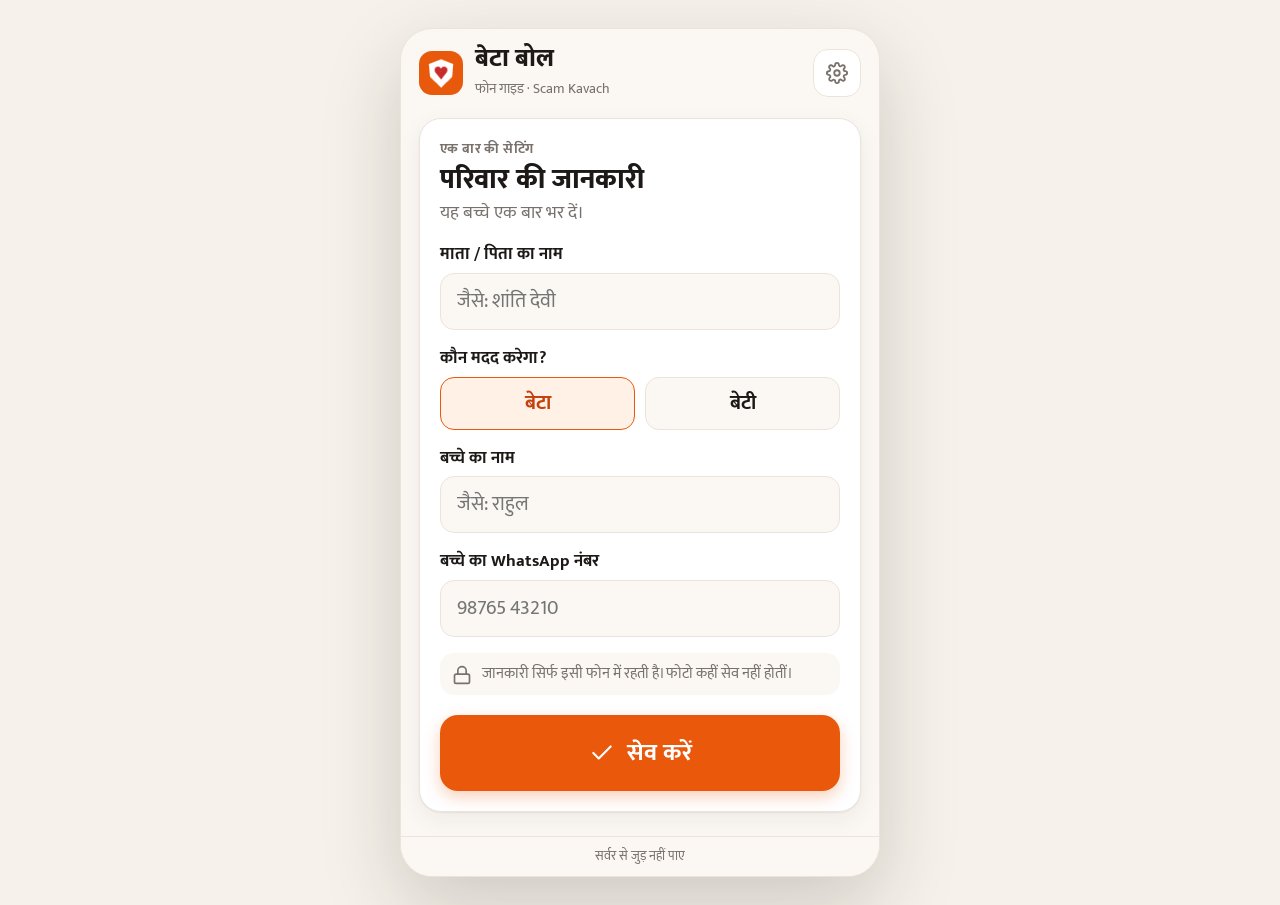
==== static/index.html @ 189478f3 "chore: initial Beta Bol project FastAPI backend (Gemma 4 guide + two-layer Scam Kavach), Agent Skill" ====
<!doctype html>
<html lang="hi">
<head>
<meta charset="utf-8">
<meta name="viewport" content="width=device-width, initial-scale=1, viewport-fit=cover">
<title>बेटा बोल</title>
<meta name="description" content="बुज़ुर्गों के लिए फोन गाइड और Scam Kavach — उनके अपने बच्चे की आवाज़ में।">
<meta name="theme-color" content="#ea580c">
<link rel="manifest" href="manifest.webmanifest">
<link rel="icon" href="icon-192.png">
<link rel="apple-touch-icon" href="icon-192.png">
<link rel="preconnect" href="https://fonts.googleapis.com">
<link rel="preconnect" href="https://fonts.gstatic.com" crossorigin>
<link href="https://fonts.googleapis.com/css2?family=Mukta:wght@400;500;600;700;800&display=swap" rel="stylesheet">
<style>
  :root {
    --bg: #f6f1ea; --surface: #ffffff; --surface-2: #fbf8f4; --ink: #1c1917; --muted: #78716c;
    --line: #ece4da; --brand: #ea580c; --brand-dark: #c2410c; --brand-soft: #fff1e6;
    --green: #16a34a; --green-soft: #e8f7ee; --blue: #2563eb; --blue-soft: #e8efff;
    --purple: #7c3aed; --purple-soft: #f1ebff; --red: #dc2626; --red-soft: #fdecec;
    --warn-bg: #fff7d6; --warn-ink: #713f12; --warn-line: #f5d565;
    --radius: 22px; --shadow: 0 1px 2px rgba(28,25,23,.06), 0 8px 24px rgba(28,25,23,.06);
  }
  * { box-sizing: border-box; -webkit-tap-highlight-color: transparent; }
  html, body { margin: 0; background: var(--bg); color: var(--ink); }
  body { font-family: "Mukta", "Noto Sans Devanagari", "Nirmala UI", system-ui, sans-serif; font-size: 20px; line-height: 1.45; }
  svg.i { width: 1em; height: 1em; flex: none; fill: none; stroke: currentColor; stroke-width: 2; stroke-linecap: round; stroke-linejoin: round; }
  button { font: inherit; color: inherit; }

  /* App shell — full screen on phones, a phone-sized card on a laptop/projector */
  .app { max-width: 480px; margin: 0 auto; min-height: 100vh; background: var(--surface-2); display: flex; flex-direction: column; }
  @media (min-width: 640px) {
    body { padding: 28px 16px; }
    .app { min-height: calc(100vh - 56px); border-radius: 32px; box-shadow: 0 30px 80px rgba(28,25,23,.18); overflow: hidden; border: 1px solid var(--line); }
  }

  .topbar { display: flex; align-items: center; justify-content: space-between; padding: 16px 18px 10px; }
  .brand { display: flex; align-items: center; gap: 12px; }
  .brand img { width: 44px; height: 44px; border-radius: 13px; }
  .brand b { display: block; font-size: 25px; font-weight: 800; line-height: 1.1; color: var(--ink); }
  .brand span { font-size: 14px; color: var(--muted); }
  .icon-btn { width: 48px; height: 48px; border-radius: 15px; border: 1px solid var(--line); background: var(--surface); display: grid; place-items: center; font-size: 22px; color: var(--muted); cursor: pointer; }

  main { flex: 1; padding: 6px 18px 24px; }
  .screen { display: none; animation: in .25s ease-out; }
  .screen.active { display: block; }
  @keyframes in { from { opacity: 0; transform: translateY(6px); } to { opacity: 1; transform: none; } }

  .card { background: var(--surface); border: 1px solid var(--line); border-radius: var(--radius); box-shadow: var(--shadow); padding: 20px; }
  .eyebrow { font-size: 14px; font-weight: 700; letter-spacing: .4px; color: var(--muted); text-transform: uppercase; }
  h2 { font-size: 28px; line-height: 1.2; margin: 0; font-weight: 800; }
  .sub { color: var(--muted); font-size: 18px; margin: 4px 0 0; }

  /* Buttons */
  .btn { display: flex; align-items: center; justify-content: center; gap: 12px; width: 100%; min-height: 64px; padding: 12px 20px;
         border: 0; border-radius: 18px; font-size: 22px; font-weight: 700; cursor: pointer; transition: transform .08s, filter .15s; }
  .btn:active { transform: scale(.98); }
  .btn .i { font-size: 26px; }
  .btn.primary { background: var(--brand); color: #fff; box-shadow: 0 6px 16px rgba(234,88,12,.28); }
  .btn.primary:hover { filter: brightness(1.05); }
  .btn.secondary { background: var(--surface); color: var(--ink); border: 1px solid var(--line); }
  .btn.green { background: var(--green); color: #fff; }
  .btn.wa { background: #25d366; color: #073b1c; }
  .btn.xl { min-height: 76px; font-size: 24px; }
  .stack > * + * { margin-top: 12px; }
  .row { display: grid; grid-template-columns: 1fr 1fr; gap: 12px; }
  .row .btn { font-size: 19px; min-height: 58px; }

  /* Home */
  .hero { display: flex; flex-direction: column; gap: 14px; }
  .chip { display: inline-flex; align-items: center; gap: 8px; align-self: flex-start; padding: 6px 12px; border-radius: 999px; font-size: 15px; font-weight: 600; }
  .chip.safe { background: var(--green-soft); color: #166534; }
  .chip.safe .dot { width: 8px; height: 8px; border-radius: 50%; background: var(--green); box-shadow: 0 0 0 4px rgba(22,163,74,.18); }
  .section-title { margin: 22px 2px 10px; font-size: 17px; color: var(--muted); font-weight: 600; }
  .tiles { display: grid; grid-template-columns: 1fr 1fr; gap: 12px; }
  .tile { text-align: left; background: var(--surface); border: 1px solid var(--line); border-radius: var(--radius); padding: 16px; min-height: 148px;
          display: flex; flex-direction: column; gap: 10px; cursor: pointer; box-shadow: var(--shadow); transition: transform .1s, border-color .15s; }
  .tile:hover { border-color: #e0d3c3; }
  .tile:active { transform: scale(.98); }
  .tile .ic { width: 52px; height: 52px; border-radius: 16px; display: grid; place-items: center; font-size: 28px; }
  .tile b { font-size: 21px; line-height: 1.2; }
  .tile small { font-size: 15px; color: var(--muted); line-height: 1.3; }
  .ic.green { background: var(--green-soft); color: var(--green); }
  .ic.blue { background: var(--blue-soft); color: var(--blue); }
  .ic.purple { background: var(--purple-soft); color: var(--purple); }
  .ic.red { background: var(--red-soft); color: var(--red); }
  .or { display: flex; align-items: center; gap: 12px; color: var(--muted); font-size: 15px; margin: 18px 0 12px; }
  .or::before, .or::after { content: ""; flex: 1; height: 1px; background: var(--line); }
  .mic { background: var(--surface); border: 2px solid var(--brand); color: var(--brand-dark); }
  .mic.listening { background: var(--brand); color: #fff; animation: breathe 1.2s ease-in-out infinite; }
  @keyframes breathe { 50% { box-shadow: 0 0 0 10px rgba(234,88,12,.15); } }
  .hint { color: var(--muted); font-size: 16px; text-align: center; min-height: 22px; margin: 8px 0 0; }

  /* Setup form */
  label.f { display: block; font-weight: 700; font-size: 17px; margin: 16px 0 6px; }
  input[type=text], input[type=tel] { width: 100%; font: inherit; padding: 13px 16px; border-radius: 14px; border: 1.5px solid var(--line); background: var(--surface-2); outline: none; }
  input:focus { border-color: var(--brand); background: #fff; }
  .seg { display: grid; grid-template-columns: 1fr 1fr; gap: 10px; }
  .seg label { margin: 0; }
  .seg input { position: absolute; opacity: 0; }
  .seg span { display: block; text-align: center; padding: 11px; border: 1.5px solid var(--line); border-radius: 14px; background: var(--surface-2); cursor: pointer; font-weight: 700; }
  .seg input:checked + span { border-color: var(--brand); background: var(--brand-soft); color: var(--brand-dark); }
  .note { display: flex; gap: 10px; font-size: 15px; color: var(--muted); background: var(--surface-2); border-radius: 14px; padding: 10px 12px; margin-top: 16px; }

  /* Guide */
  .guide-top { display: flex; align-items: center; gap: 10px; margin-bottom: 12px; }
  .back { width: 46px; height: 46px; border-radius: 14px; border: 1px solid var(--line); background: var(--surface); display: grid; place-items: center; font-size: 22px; cursor: pointer; flex: none; }
  .goal { flex: 1; min-width: 0; }
  .goal .eyebrow { font-size: 12px; }
  .goal div { font-weight: 700; font-size: 18px; line-height: 1.25; overflow: hidden; text-overflow: ellipsis; display: -webkit-box; -webkit-line-clamp: 2; -webkit-box-orient: vertical; }
  .stepnum { flex: none; background: var(--brand-soft); color: var(--brand-dark); font-weight: 700; font-size: 15px; padding: 6px 12px; border-radius: 999px; }
  .caution { display: none; align-items: flex-start; gap: 10px; background: var(--warn-bg); color: var(--warn-ink); border: 1px solid var(--warn-line); border-radius: 16px; padding: 12px 14px; margin-bottom: 12px; font-weight: 600; font-size: 18px; }
  .caution.show { display: flex; }
  .caution .i { font-size: 24px; margin-top: 2px; }
  .stage { position: relative; display: flex; justify-content: center; align-items: center; background: #1f1b18; border-radius: 26px; padding: 10px; min-height: 220px; }
  canvas#view { max-width: 100%; border-radius: 16px; display: none; }
  .placeholder { display: flex; flex-direction: column; align-items: center; gap: 8px; color: #a8a29e; text-align: center; padding: 30px 20px; font-size: 17px; }
  .placeholder .i { font-size: 46px; color: #78716c; }
  .loader { display: none; position: absolute; inset: 0; background: rgba(31,27,24,.6); border-radius: 26px; color: #fff; flex-direction: column; align-items: center; justify-content: center; gap: 12px; font-weight: 600; }
  .loader.show { display: flex; }
  .spinner { width: 42px; height: 42px; border-radius: 50%; border: 4px solid rgba(255,255,255,.25); border-top-color: #fff; animation: spin .8s linear infinite; }
  @keyframes spin { to { transform: rotate(360deg); } }
  .step { margin: 14px 0; background: var(--surface); border: 1px solid var(--line); border-left: 6px solid var(--brand); border-radius: 18px; padding: 14px 16px; box-shadow: var(--shadow); }
  .step .eyebrow { color: var(--brand-dark); font-size: 13px; }
  #stepText { font-size: 26px; font-weight: 700; line-height: 1.3; margin-top: 2px; }
  .step.empty { border-left-color: var(--line); }
  .step.empty #stepText { font-size: 20px; font-weight: 500; color: var(--muted); }
  #askChild { display: none; }
  #askChild.show { display: flex; }
  details.demo { margin-top: 22px; border: 1px dashed #d6cabb; border-radius: 16px; padding: 10px 14px; font-size: 15px; color: var(--muted); }
  details.demo summary { cursor: pointer; font-weight: 600; }
  .demo-grid { display: flex; flex-wrap: wrap; gap: 8px; margin-top: 10px; }
  .demo-grid button { font-size: 14px; padding: 6px 12px; border-radius: 999px; border: 1px solid var(--line); background: var(--surface); cursor: pointer; }
  .demo-grid button.scam { border-color: #f3b4b4; color: var(--red); background: var(--red-soft); }

  /* Done */
  .done-wrap { text-align: center; padding-top: 28px; }
  .badge { width: 140px; height: 140px; margin: 0 auto 18px; border-radius: 50%; background: var(--green-soft); display: grid; place-items: center; animation: pop .55s cubic-bezier(.2,1.6,.4,1); }
  .badge .inner { width: 100px; height: 100px; border-radius: 50%; background: var(--green); color: #fff; display: grid; place-items: center; font-size: 56px; }
  .badge .i { stroke-width: 3; }
  @keyframes pop { from { transform: scale(.3); opacity: 0; } to { transform: scale(1); opacity: 1; } }
  .done-wrap h2 { font-size: 38px; color: #166534; }
  .done-wrap p { color: var(--muted); font-size: 20px; margin: 8px 0 28px; }

  /* Scam Kavach full-screen alert */
  #scam { display: none; position: fixed; inset: 0; z-index: 50; background: #b91c1c; color: #fff; overflow-y: auto;
          padding: 28px 18px calc(28px + env(safe-area-inset-bottom)); animation: flash .5s ease-in-out 3; }
  #scam.show { display: block; }
  @keyframes flash { 50% { background: #7f1d1d; } }
  #scam .inner { max-width: 460px; margin: 0 auto; text-align: center; }
  .siren { width: 108px; height: 108px; margin: 6px auto 12px; border-radius: 50%; background: #fff; color: #b91c1c; display: grid; place-items: center; font-size: 60px; box-shadow: 0 0 0 12px rgba(255,255,255,.18); animation: ring 1.2s ease-out infinite; }
  @keyframes ring { 0% { box-shadow: 0 0 0 0 rgba(255,255,255,.45); } 100% { box-shadow: 0 0 0 26px rgba(255,255,255,0); } }
  #scam h2 { font-size: 52px; margin: 4px 0 14px; }
  #scam .warn { background: #fff; color: #7f1d1d; border-radius: 20px; padding: 18px; font-size: 25px; font-weight: 700; line-height: 1.35; text-align: left; }
  #scam .reason { font-size: 18px; margin: 14px 4px 20px; opacity: .92; text-align: left; }
  #scam .btn.light { background: #fff; color: #b91c1c; }
  #scam .btn.outline { background: transparent; color: #fff; border: 1.5px solid rgba(255,255,255,.55); font-size: 19px; min-height: 56px; }
  #scam .tag { display: inline-flex; gap: 6px; align-items: center; font-size: 14px; background: rgba(0,0,0,.2); padding: 6px 12px; border-radius: 999px; margin-top: 18px; }

  /* Status bar */
  .status { position: sticky; bottom: 0; display: flex; flex-wrap: wrap; gap: 6px 8px; align-items: center; justify-content: center;
            padding: 10px 14px calc(10px + env(safe-area-inset-bottom)); background: rgba(251,248,244,.92); backdrop-filter: blur(8px); border-top: 1px solid var(--line); font-size: 13px; color: var(--muted); }
  .status .s { display: inline-flex; align-items: center; gap: 5px; }
  .status .s b { color: var(--ink); font-weight: 700; }
  .status .sep { width: 3px; height: 3px; border-radius: 50%; background: #c8bcae; }
  .status .mock { background: var(--ink); color: #fff; font-weight: 700; padding: 1px 8px; border-radius: 6px; font-size: 11px; letter-spacing: .5px; }
  .sr { position: absolute; left: -9999px; }
</style>
</head>
<body>
<svg width="0" height="0" style="position:absolute" aria-hidden="true">
  <symbol id="i-gear" viewBox="0 0 24 24"><circle cx="12" cy="12" r="3"/><path d="M19.4 15a1.7 1.7 0 0 0 .3 1.8l.1.1a2 2 0 1 1-2.8 2.8l-.1-.1a1.7 1.7 0 0 0-1.8-.3 1.7 1.7 0 0 0-1 1.5V21a2 2 0 1 1-4 0v-.1a1.7 1.7 0 0 0-1.1-1.5 1.7 1.7 0 0 0-1.8.3l-.1.1a2 2 0 1 1-2.8-2.8l.1-.1a1.7 1.7 0 0 0 .3-1.8 1.7 1.7 0 0 0-1.5-1H3a2 2 0 1 1 0-4h.1a1.7 1.7 0 0 0 1.5-1.1 1.7 1.7 0 0 0-.3-1.8l-.1-.1a2 2 0 1 1 2.8-2.8l.1.1a1.7 1.7 0 0 0 1.8.3H9a1.7 1.7 0 0 0 1-1.5V3a2 2 0 1 1 4 0v.1a1.7 1.7 0 0 0 1 1.5 1.7 1.7 0 0 0 1.8-.3l.1-.1a2 2 0 1 1 2.8 2.8l-.1.1a1.7 1.7 0 0 0-.3 1.8V9a1.7 1.7 0 0 0 1.5 1H21a2 2 0 1 1 0 4h-.1a1.7 1.7 0 0 0-1.5 1z"/></symbol>
  <symbol id="i-image" viewBox="0 0 24 24"><rect x="3" y="3" width="18" height="18" rx="3"/><circle cx="8.5" cy="8.5" r="1.5"/><path d="m21 15-5-5L5 21"/></symbol>
  <symbol id="i-video" viewBox="0 0 24 24"><path d="m23 7-7 5 7 5V7z"/><rect x="1" y="5" width="15" height="14" rx="2"/></symbol>
  <symbol id="i-rupee" viewBox="0 0 24 24"><path d="M6 3h12M6 8h12M6 13l8.5 8M6 13h3a5 5 0 0 0 0-10"/></symbol>
  <symbol id="i-shield" viewBox="0 0 24 24"><path d="M12 22s8-4 8-10V5l-8-3-8 3v7c0 6 8 10 8 10z"/></symbol>
  <symbol id="i-shield-alert" viewBox="0 0 24 24"><path d="M12 22s8-4 8-10V5l-8-3-8 3v7c0 6 8 10 8 10z"/><path d="M12 8v4M12 16h.01"/></symbol>
  <symbol id="i-mic" viewBox="0 0 24 24"><rect x="9" y="2" width="6" height="12" rx="3"/><path d="M19 10v1a7 7 0 0 1-14 0v-1M12 18v4M8 22h8"/></symbol>
  <symbol id="i-camera" viewBox="0 0 24 24"><path d="M23 19a2 2 0 0 1-2 2H3a2 2 0 0 1-2-2V8a2 2 0 0 1 2-2h4l2-3h6l2 3h4a2 2 0 0 1 2 2z"/><circle cx="12" cy="13" r="4"/></symbol>
  <symbol id="i-volume" viewBox="0 0 24 24"><path d="M11 5 6 9H2v6h4l5 4V5z"/><path d="M15.5 8.5a5 5 0 0 1 0 7M19 5a10 10 0 0 1 0 14"/></symbol>
  <symbol id="i-help" viewBox="0 0 24 24"><circle cx="12" cy="12" r="10"/><path d="M9.1 9a3 3 0 0 1 5.8 1c0 2-3 3-3 3M12 17h.01"/></symbol>
  <symbol id="i-chat" viewBox="0 0 24 24"><path d="M21 11.5a8.4 8.4 0 0 1-12.4 7.4L3 21l2.1-5.6A8.4 8.4 0 1 1 21 11.5z"/></symbol>
  <symbol id="i-back" viewBox="0 0 24 24"><path d="M19 12H5M12 19l-7-7 7-7"/></symbol>
  <symbol id="i-check" viewBox="0 0 24 24"><path d="M20 6 9 17l-5-5"/></symbol>
  <symbol id="i-home" viewBox="0 0 24 24"><path d="m3 10 9-7 9 7v10a2 2 0 0 1-2 2H5a2 2 0 0 1-2-2z"/><path d="M9 22V12h6v10"/></symbol>
  <symbol id="i-hand" viewBox="0 0 24 24"><path d="M18 11V6a2 2 0 0 0-4 0M14 10V4a2 2 0 0 0-4 0v2M10 10.5V6a2 2 0 0 0-4 0v8"/><path d="M18 8a2 2 0 1 1 4 0v6a8 8 0 0 1-8 8h-2c-2.8 0-4.5-.9-6-2.4l-3.6-3.6a2 2 0 0 1 2.8-2.8L7 15"/></symbol>
  <symbol id="i-lock" viewBox="0 0 24 24"><rect x="3" y="11" width="18" height="11" rx="2"/><path d="M7 11V7a5 5 0 0 1 10 0v4"/></symbol>
  <symbol id="i-cpu" viewBox="0 0 24 24"><rect x="4" y="4" width="16" height="16" rx="2"/><rect x="9" y="9" width="6" height="6"/><path d="M9 1v3M15 1v3M9 20v3M15 20v3M20 9h3M20 14h3M1 9h3M1 14h3"/></symbol>
</svg>

<div class="app">
  <header class="topbar">
    <div class="brand">
      <img src="icon-192.png" alt="">
      <div><b>बेटा बोल</b><span>फोन गाइड · Scam Kavach</span></div>
    </div>
    <button class="icon-btn" id="settingsBtn" aria-label="परिवार की सेटिंग"><svg class="i"><use href="#i-gear"/></svg></button>
  </header>

  <main>
    <!-- SETUP -->
    <section class="screen" id="setup">
      <div class="card">
        <div class="eyebrow">एक बार की सेटिंग</div>
        <h2 style="margin-top:4px">परिवार की जानकारी</h2>
        <p class="sub">यह बच्चे एक बार भर दें।</p>
        <label class="f" for="parentName">माता / पिता का नाम</label>
        <input type="text" id="parentName" placeholder="जैसे: शांति देवी" autocomplete="off">
        <label class="f">कौन मदद करेगा?</label>
        <div class="seg">
          <label><input type="radio" name="rel" value="बेटा" checked><span>बेटा</span></label>
          <label><input type="radio" name="rel" value="बेटी"><span>बेटी</span></label>
        </div>
        <label class="f" for="childName">बच्चे का नाम</label>
        <input type="text" id="childName" placeholder="जैसे: राहुल" autocomplete="off">
        <label class="f" for="childPhone">बच्चे का WhatsApp नंबर</label>
        <input type="tel" id="childPhone" placeholder="98765 43210" inputmode="tel" autocomplete="off">
        <div class="note"><svg class="i" style="font-size:20px;margin-top:2px"><use href="#i-lock"/></svg>
          <span>जानकारी सिर्फ इसी फोन में रहती है। फोटो कहीं सेव नहीं होतीं।</span></div>
        <button class="btn primary xl" id="saveSetup" style="margin-top:20px"><svg class="i"><use href="#i-check"/></svg>सेव करें</button>
      </div>
    </section>

    <!-- HOME -->
    <section class="screen" id="home">
      <div class="card hero">
        <span class="chip safe"><span class="dot"></span>Scam Kavach चालू है</span>
        <div>
          <h2 id="hello">नमस्ते!</h2>
          <p class="sub">आज फोन में क्या करना है?</p>
        </div>
      </div>

      <div class="section-title">एक काम चुनिए</div>
      <div class="tiles">
        <button class="tile" data-goal="बेटे को WhatsApp पर फोटो भेजनी है">
          <span class="ic green"><svg class="i"><use href="#i-image"/></svg></span>
          <b>फोटो भेजनी है</b><small data-sub="WhatsApp पर {c} को">WhatsApp पर बेटे को</small>
        </button>
        <button class="tile" data-goal="बेटे को वीडियो कॉल करना है">
          <span class="ic blue"><svg class="i"><use href="#i-video"/></svg></span>
          <b>वीडियो कॉल</b><small data-sub="{c} से बात करनी है">बेटे से बात करनी है</small>
        </button>
        <button class="tile" data-goal="UPI से पैसे भेजने हैं">
          <span class="ic purple"><svg class="i"><use href="#i-rupee"/></svg></span>
          <b>पैसे भेजने हैं</b><small>UPI से, सुरक्षित तरीके से</small>
        </button>
        <button class="tile" data-goal="फोन में कुछ अजीब आया है, देखना है कि सुरक्षित है या नहीं">
          <span class="ic red"><svg class="i"><use href="#i-shield-alert"/></svg></span>
          <b>कुछ अजीब आया है</b><small>धोखा तो नहीं? जाँचिए</small>
        </button>
      </div>

      <div class="or">या</div>
      <button class="btn mic xl" id="micBtn"><svg class="i"><use href="#i-mic"/></svg>बोलकर बताइए</button>
      <p class="hint" id="micHint"></p>
    </section>

    <!-- GUIDE -->
    <section class="screen" id="guide">
      <div class="guide-top">
        <button class="back" id="homeBtn" aria-label="वापस"><svg class="i"><use href="#i-back"/></svg></button>
        <div class="goal"><div class="eyebrow">आपका काम</div><div id="goalText"></div></div>
        <span class="stepnum" id="stepNum">कदम 1</span>
      </div>

      <div class="caution" id="caution"><svg class="i"><use href="#i-shield-alert"/></svg><span id="cautionText"></span></div>

      <div class="stage">
        <div class="placeholder" id="placeholder"><svg class="i"><use href="#i-camera"/></svg>आपकी स्क्रीन की फोटो यहाँ दिखेगी</div>
        <canvas id="view" aria-label="आपकी स्क्रीन की फोटो, लाल घेरा जहाँ दबाना है"></canvas>
        <div class="loader" id="loader"><div class="spinner"></div>देख रहे हैं…</div>
      </div>

      <div class="step empty" id="stepCard">
        <div class="eyebrow">अगला कदम</div>
        <div id="stepText">अपने फोन की स्क्रीन की फोटो (स्क्रीनशॉट) भेजिए। हम बताएँगे कहाँ दबाना है।</div>
      </div>

      <div class="stack">
        <button class="btn primary xl" id="shotBtn"><svg class="i"><use href="#i-camera"/></svg>स्क्रीन की फोटो भेजिए</button>
        <input type="file" id="shotInput" accept="image/*" class="sr">
        <div class="row">
          <button class="btn secondary" id="repeatBtn"><svg class="i"><use href="#i-volume"/></svg>फिर सुनिए</button>
          <button class="btn secondary" id="confusedBtn"><svg class="i"><use href="#i-help"/></svg>समझ नहीं आया</button>
        </div>
        <button class="btn wa" id="askChild"><svg class="i"><use href="#i-chat"/></svg><span id="askChildText">बेटे से पूछिए</span></button>
      </div>

      <details class="demo">
        <summary>डेमो स्क्रीनशॉट · काल्पनिक, सिर्फ प्रस्तुति के लिए</summary>
        <div class="demo-grid" id="demoGrid"></div>
      </details>
    </section>

    <!-- DONE -->
    <section class="screen" id="done">
      <div class="done-wrap">
        <div class="badge"><div class="inner"><svg class="i"><use href="#i-check"/></svg></div></div>
        <h2 id="doneTitle">शाबाश!</h2>
        <p id="doneText">काम हो गया।</p>
        <button class="btn primary xl" id="againBtn"><svg class="i"><use href="#i-home"/></svg>नया काम</button>
      </div>
    </section>
  </main>

  <footer class="status" id="status">Scam Kavach चालू · लोड हो रहा है…</footer>
</div>

<!-- SCAM KAVACH -->
<div id="scam" role="alertdialog" aria-live="assertive" aria-labelledby="scamTitle">
  <div class="inner">
    <div class="siren"><svg class="i"><use href="#i-hand"/></svg></div>
    <h2 id="scamTitle">रुकिए!</h2>
    <div class="warn" id="scamWarn"></div>
    <div class="reason" id="scamReason"></div>
    <div class="stack">
      <button class="btn light xl" id="scamAlert"><svg class="i"><use href="#i-chat"/></svg><span id="scamAlertText">बेटे को बताइए</span></button>
      <div class="row">
        <button class="btn outline" id="scamRepeat"><svg class="i"><use href="#i-volume"/></svg>फिर सुनिए</button>
        <button class="btn outline" id="scamClose"><svg class="i"><use href="#i-back"/></svg>वापस जाएँ</button>
      </div>
    </div>
    <div class="tag"><svg class="i"><use href="#i-shield"/></svg><span id="scamTag"></span></div>
  </div>
</div>

<script>
(() => {
  const $ = (id) => document.getElementById(id);
  const SKILL_LABELS = {
    "upi-collect-trap": "UPI कलेक्ट रिक्वेस्ट धोखा",
    "kyc-sms-trap": "नकली KYC / खाता बंद मैसेज",
    "remote-app-trap": "रिमोट ऐप (AnyDesk/TeamViewer) धोखा",
    "digital-arrest-trap": "नकली पुलिस/CBI 'डिजिटल अरेस्ट' कॉल",
    "otp-share-trap": "स्क्रीन पर OTP",
  };
  const DEMOS = [
    ["whatsapp-home.svg", "1 · होम स्क्रीन"],
    ["whatsapp-chats.svg", "2 · चैट लिस्ट"],
    ["whatsapp-chat.svg", "3 · राहुल की चैट"],
    ["whatsapp-attach.svg", "4 · अटैच मेन्यू"],
    ["demopay-collect-scam.svg", "DemoPay कलेक्ट", true],
    ["kyc-sms-scam.svg", "KYC मैसेज", true],
    ["otp-sms.svg", "OTP मैसेज"],
  ];

  // ---------- settings (per-viewer, this phone only) ----------
  const store = {
    get() { try { return JSON.parse(localStorage.getItem("betabol") || "null"); } catch { return null; } },
    set(v) { try { localStorage.setItem("betabol", JSON.stringify(v)); } catch {} },
  };
  let settings = store.get() || { parentName: "", childName: "", childPhone: "", rel: "बेटा" };
  const childWord = () => settings.rel || "बेटा";          // बेटा / बेटी
  const childObj = () => (settings.rel === "बेटी" ? "बेटी" : "बेटे"); // बेटे को / बेटी को
  const childLabel = () => settings.childName ? `${childObj()} (${settings.childName})` : childObj();

  // ---------- state ----------
  const S = { goal: "", history: [], confused: 0, reply: null, img: null, target: null, busy: false };

  function show(id) {
    document.querySelectorAll(".screen").forEach((s) => s.classList.toggle("active", s.id === id));
    window.scrollTo(0, 0);
  }

  function refreshLabels() {
    $("hello").textContent = settings.parentName ? `नमस्ते, ${settings.parentName} जी 🙏` : "नमस्ते 🙏";
    document.querySelectorAll("[data-goal]").forEach((b) => {
      b.dataset.goal = b.dataset.goal.replace(/^(बेटे|बेटी) को/, `${childObj()} को`);
    });
    document.querySelectorAll("[data-sub]").forEach((s) => (s.textContent = s.dataset.sub.replace("{c}", childObj())));
    $("askChildText").textContent = `${childLabel()} से पूछिए`;
    $("scamAlertText").textContent = `${childLabel()} को अभी बताइए`;
  }

  // ---------- setup ----------
  function openSetup() {
    $("parentName").value = settings.parentName || "";
    $("childName").value = settings.childName || "";
    $("childPhone").value = settings.childPhone || "";
    document.querySelectorAll('input[name=rel]').forEach((r) => (r.checked = r.value === childWord()));
    show("setup");
  }
  $("settingsBtn").onclick = openSetup;
  $("saveSetup").onclick = () => {
    settings = {
      parentName: $("parentName").value.trim(),
      childName: $("childName").value.trim(),
      childPhone: $("childPhone").value.replace(/\D/g, ""),
      rel: document.querySelector('input[name=rel]:checked').value,
    };
    store.set(settings);
    refreshLabels();
    show("home");
  };

  function waLink(text) {
    let num = settings.childPhone || "";
    if (num.length === 10) num = "91" + num;
    return `https://wa.me/${num}?text=${encodeURIComponent(text)}`;
  }

  // ---------- voice ----------
  let audio = null;
  function stopVoice() {
    if (audio) { audio.pause(); audio = null; }
    if ("speechSynthesis" in window) speechSynthesis.cancel();
  }
  function browserSpeak(text, rate = 0.9) {
    if (!("speechSynthesis" in window)) return;
    const u = new SpeechSynthesisUtterance(text);
    u.lang = "hi-IN"; u.rate = rate;
    const v = speechSynthesis.getVoices().find((v) => v.lang && v.lang.toLowerCase().startsWith("hi"));
    if (v) u.voice = v;
    speechSynthesis.speak(u);
  }
  async function speak(text, { slow = false } = {}) {
    if (!text) return;
    stopVoice();
    if (!slow) {
      try {
        const r = await fetch("api/tts", { method: "POST", headers: { "Content-Type": "application/json" }, body: JSON.stringify({ text }) });
        if (r.status === 200) {
          audio = new Audio(URL.createObjectURL(await r.blob()));
          await audio.play();
          return;
        }
      } catch (e) { /* fall through to browser voice */ }
    }
    browserSpeak(text, slow ? 0.75 : 0.9);
  }
  if ("speechSynthesis" in window) speechSynthesis.getVoices();

  // ---------- goals ----------
  function setStepNum() { $("stepNum").textContent = `कदम ${S.history.length + 1}`; }

  function startGoal(goal) {
    S.goal = goal; S.history = []; S.confused = 0; S.reply = null; S.img = null; S.target = null;
    $("goalText").textContent = goal;
    $("caution").classList.remove("show");
    $("askChild").classList.remove("show");
    drawStage();
    setStepNum();
    setStep("अपने फोन की स्क्रीन की फोटो (स्क्रीनशॉट) भेजिए। हम बताएँगे कहाँ दबाना है।", true);
    show("guide");
    speak("ठीक है। अब अपने फोन की स्क्रीन की फोटो भेजिए।");
  }
  document.querySelectorAll("[data-goal]").forEach((b) => (b.onclick = () => startGoal(b.dataset.goal)));

  const SR = window.SpeechRecognition || window.webkitSpeechRecognition;
  $("micBtn").onclick = () => {
    if (!SR) { $("micHint").textContent = "इस ब्राउज़र में बोलकर बताने की सुविधा नहीं है। ऊपर से चुनिए।"; return; }
    const rec = new SR();
    rec.lang = "hi-IN"; rec.interimResults = false; rec.maxAlternatives = 1;
    $("micHint").textContent = "सुन रहे हैं… बोलिए";
    $("micBtn").classList.add("listening");
    rec.onresult = (e) => { const t = e.results[0][0].transcript; $("micHint").textContent = `आपने कहा: "${t}"`; startGoal(t); };
    rec.onerror = () => { $("micHint").textContent = "आवाज़ साफ़ नहीं आई, फिर से बोलिए या ऊपर से चुनिए।"; };
    rec.onend = () => $("micBtn").classList.remove("listening");
    rec.start();
  };

  // ---------- screenshot → JPEG ----------
  function loadImage(src) {
    return new Promise((res, rej) => { const i = new Image(); i.onload = () => res(i); i.onerror = rej; i.src = src; });
  }
  async function toJpeg(img, maxSide = 1280) {
    const scale = Math.min(1, maxSide / Math.max(img.naturalWidth, img.naturalHeight));
    const c = document.createElement("canvas");
    c.width = Math.round(img.naturalWidth * scale); c.height = Math.round(img.naturalHeight * scale);
    const ctx = c.getContext("2d");
    ctx.fillStyle = "#fff"; ctx.fillRect(0, 0, c.width, c.height);
    ctx.drawImage(img, 0, 0, c.width, c.height);
    return new Promise((res) => c.toBlob(res, "image/jpeg", 0.85));
  }

  $("shotBtn").onclick = () => $("shotInput").click();
  $("shotInput").onchange = async (e) => {
    const f = e.target.files[0];
    e.target.value = "";
    if (f) await handleShot(URL.createObjectURL(f), f.name);
  };
  DEMOS.forEach(([file, label, scam]) => {
    const b = document.createElement("button");
    b.textContent = label;
    if (scam) b.className = "scam";
    b.onclick = () => handleShot(`demo/${file}`, file);
    $("demoGrid").appendChild(b);
  });

  async function handleShot(src, name) {
    if (S.busy) return;
    S.busy = true;
    stopVoice();
    $("loader").classList.add("show");
    $("caution").classList.remove("show");
    try {
      const img = await loadImage(src);
      S.img = img; S.target = null;
      drawStage();
      const blob = await toJpeg(img);
      const fd = new FormData();
      fd.append("image", blob, name || "screen.jpg");
      fd.append("goal", S.goal);
      fd.append("history", JSON.stringify(S.history));
      fd.append("person", JSON.stringify({ parent_name: settings.parentName, child_name: settings.childName }));
      const r = await fetch("api/guide", { method: "POST", body: fd });
      if (!r.ok) throw new Error("HTTP " + r.status);
      handleReply(await r.json());
    } catch (err) {
      console.error(err);
      setStep("थोड़ी दिक्कत आ गई। कृपया फिर से फोटो भेजिए।", false);
      speak("थोड़ी दिक्कत आ गई। कृपया फिर से फोटो भेजिए।");
    } finally {
      $("loader").classList.remove("show");
      S.busy = false;
    }
  }

  // ---------- reply ----------
  function handleReply(rep) {
    S.reply = rep;
    const scam = rep.scam || {};
    if (scam.flag && scam.severity === "high") return showScam(rep);

    S.target = rep.target;
    drawStage();
    let spoken = rep.step_hi;
    if (scam.flag && scam.severity === "caution") {
      $("cautionText").textContent = scam.warning_hi;
      $("caution").classList.add("show");
      navigator.vibrate && navigator.vibrate(200);
      spoken = scam.warning_hi + " " + rep.step_hi;
    }
    if (rep.done) return celebrate();

    setStepNum();
    setStep(rep.step_hi, false);
    if (rep.step_hi) S.history.push(rep.step_hi);
    S.confused = 0;
    $("askChild").classList.toggle("show", (rep.confidence ?? 1) < 0.5);
    speak(spoken);
  }

  function setStep(text, empty) {
    $("stepText").textContent = text;
    $("stepCard").classList.toggle("empty", !!empty);
  }

  $("repeatBtn").onclick = () => speak(S.reply ? S.reply.step_hi : $("stepText").textContent);
  $("confusedBtn").onclick = () => {
    S.confused++;
    const step = S.reply ? S.reply.step_hi : "";
    if (S.confused >= 2) {
      $("askChild").classList.add("show");
      speak(`कोई बात नहीं। नीचे हरा बटन दबाकर ${childObj()} से पूछ लीजिए।`);
    } else {
      speak(step ? "धीरे से फिर सुनिए। " + step : "पहले स्क्रीन की फोटो भेजिए।", { slow: true });
    }
  };
  $("askChild").onclick = () => {
    const step = S.reply ? S.reply.step_hi : "(अभी शुरू किया)";
    const msg = `🙏 ${settings.parentName || "मम्मी/पापा"} को फोन पर मदद चाहिए\n` +
      `काम: ${S.goal}\nइस कदम पर अटके हैं: ${step}\nकृपया एक बार फोन कर लीजिए।\n— बेटा बोल`;
    window.open(waLink(msg), "_blank");
  };
  $("homeBtn").onclick = () => { stopVoice(); show("home"); };
  $("againBtn").onclick = () => { stopVoice(); show("home"); };

  function celebrate() {
    $("doneTitle").textContent = settings.parentName ? `शाबाश, ${settings.parentName} जी!` : "शाबाश!";
    $("doneText").textContent = `"${S.goal}" — हो गया!`;
    show("done");
    navigator.vibrate && navigator.vibrate([100, 60, 100]);
    speak(childWord() === "बेटी" ? "शाबाश! आपने खुद कर लिया। आपकी बेटी बहुत खुश होगी।"
                                 : "शाबाश! आपने खुद कर लिया। आपका बेटा बहुत खुश होगा।");
  }

  // ---------- scam kavach ----------
  function showScam(rep) {
    const scam = rep.scam;
    $("scamWarn").textContent = scam.warning_hi;
    $("scamReason").textContent = scam.reason_hi || "";
    const src = { "gemma+rules": "Gemma 4 + नियम दोनों ने पकड़ा", gemma: "Gemma 4 ने पकड़ा", rules: "नियमों ने पकड़ा" }[scam.source] || "";
    $("scamTag").textContent = `Scam Kavach · ${SKILL_LABELS[scam.skill] || scam.skill} · ${src}`;
    $("scam").classList.add("show");
    navigator.vibrate && navigator.vibrate([500, 200, 500, 200, 500]);
    speak(scam.warning_hi);
  }
  $("scamRepeat").onclick = () => S.reply && speak(S.reply.scam.warning_hi);
  $("scamAlert").onclick = () => {
    const scam = S.reply.scam;
    const msg = `⚠️ बेटा बोल अलर्ट!\n${settings.parentName || "मम्मी/पापा"} के फोन पर धोखे जैसी स्क्रीन दिखी: ${SKILL_LABELS[scam.skill] || scam.skill}.\n` +
      `उन्हें रोक दिया गया है। कृपया अभी फोन कीजिए।\n(वे यह कर रहे थे: ${S.goal})`;
    window.open(waLink(msg), "_blank");
  };
  $("scamClose").onclick = () => {
    stopVoice();
    $("scam").classList.remove("show");
    S.target = null; drawStage();
    setStep("बहुत अच्छा किया जो रुक गए। वापस जाकर सही स्क्रीन की फोटो भेजिए।", false);
    speak("बहुत अच्छा किया जो रुक गए।");
  };

  // ---------- canvas + pulsing red ring ----------
  const view = $("view"), ctx = view.getContext("2d");
  let raf = 0;
  function drawStage() {
    cancelAnimationFrame(raf);
    $("placeholder").style.display = S.img ? "none" : "flex";
    if (!S.img) { view.style.display = "none"; return; }
    view.style.display = "block";
    const maxW = view.parentElement.clientWidth - 20;
    const maxH = window.innerHeight * 0.52;
    const scale = Math.min(maxW / S.img.naturalWidth, maxH / S.img.naturalHeight);
    const dpr = window.devicePixelRatio || 1;
    const w = Math.round(S.img.naturalWidth * scale), h = Math.round(S.img.naturalHeight * scale);
    view.style.width = w + "px"; view.style.height = h + "px";
    view.width = w * dpr; view.height = h * dpr;
    ctx.setTransform(dpr, 0, 0, dpr, 0, 0);
    const t0 = performance.now();
    const frame = (now) => {
      ctx.clearRect(0, 0, w, h);
      ctx.drawImage(S.img, 0, 0, w, h);
      if (S.target) {
        const x = (S.target.x / 1000) * w, y = (S.target.y / 1000) * h;
        const p = ((now - t0) % 1200) / 1200;
        const base = Math.max(18, w * 0.07);
        ctx.fillStyle = "rgba(0,0,0,.28)";
        ctx.beginPath(); ctx.rect(0, 0, w, h); ctx.arc(x, y, base * 1.6, 0, Math.PI * 2, true); ctx.fill();
        ctx.lineWidth = 6; ctx.strokeStyle = "#ef4444";
        ctx.beginPath(); ctx.arc(x, y, base, 0, Math.PI * 2); ctx.stroke();
        ctx.lineWidth = 4; ctx.strokeStyle = `rgba(239,68,68,${1 - p})`;
        ctx.beginPath(); ctx.arc(x, y, base + p * base * 1.2, 0, Math.PI * 2); ctx.stroke();
        raf = requestAnimationFrame(frame);
      }
    };
    raf = requestAnimationFrame(frame);
  }
  window.addEventListener("resize", () => S.img && drawStage());

  // ---------- status bar ----------
  fetch("api/health").then((r) => r.json()).then((h) => {
    const voice = h.voice === "elevenlabs" ? `${childWord()} की आवाज़` : "ब्राउज़र आवाज़";
    $("status").innerHTML =
      `<span class="s"><svg class="i"><use href="#i-cpu"/></svg><b>Gemma 4</b> ${h.model}</span><span class="sep"></span>` +
      `<span class="s"><svg class="i"><use href="#i-shield"/></svg>${h.skills} skills</span><span class="sep"></span>` +
      `<span class="s"><svg class="i"><use href="#i-volume"/></svg>${voice}</span>` +
      (h.mode !== "gemma" ? '<span class="mock">MOCK</span>' : "");
  }).catch(() => { $("status").textContent = "सर्वर से जुड़ नहीं पाए"; });

  if ("serviceWorker" in navigator) navigator.serviceWorker.register("sw.js").catch(() => {});

  refreshLabels();
  if (settings.childPhone || settings.parentName) show("home"); else openSetup();
})();
</script>
</body>
</html>
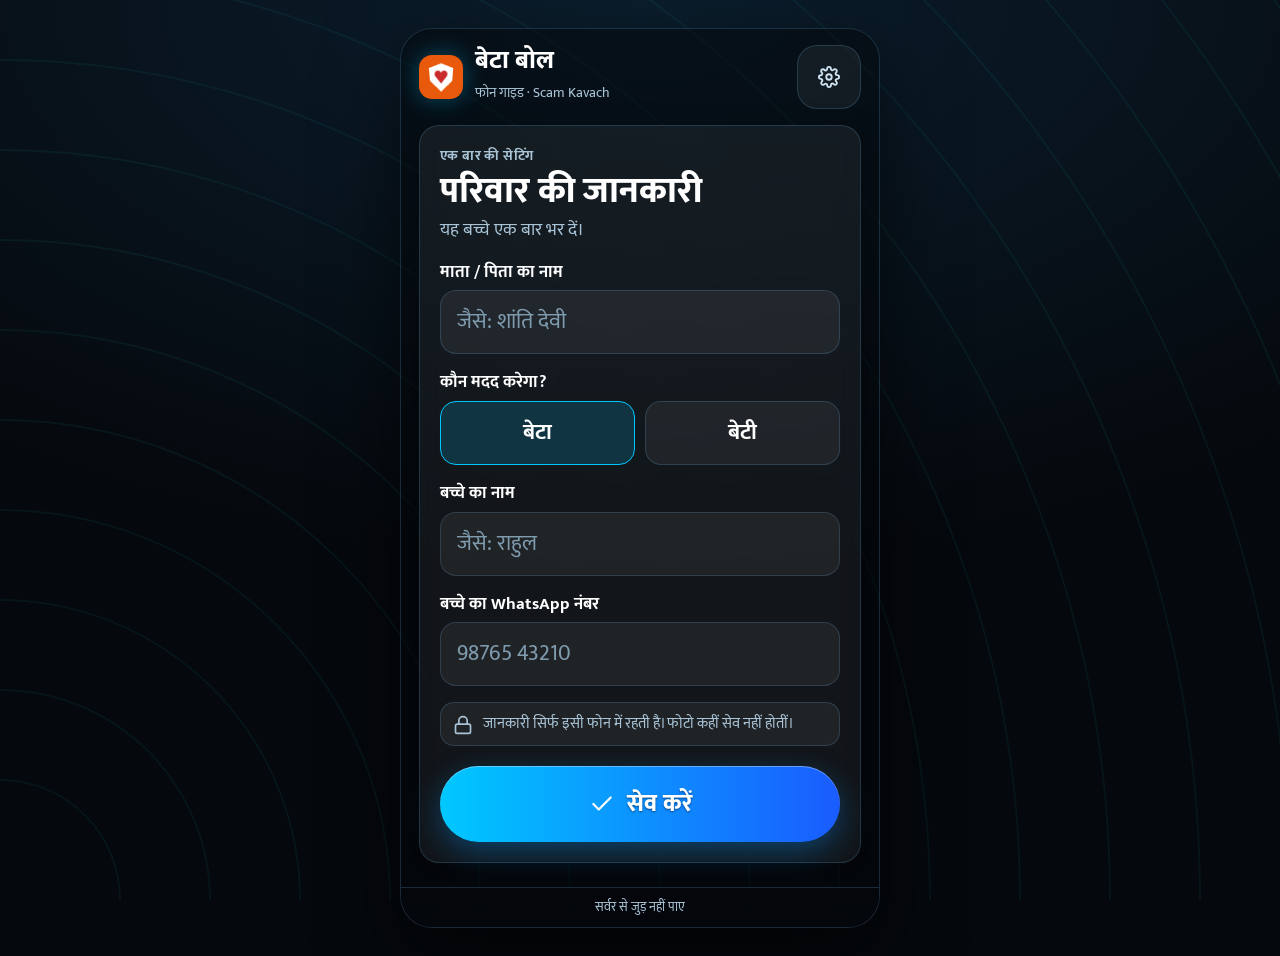
==== commit 271f4c8e: "feat: glass voice-orb UI reskin Co-Authored-By: Claude Opus 5.5 <noreply@anthropic.com>" ====
--- a/static/index.html
+++ b/static/index.html
@@ -12,6 +12,7 @@
 <link rel="preconnect" href="https://fonts.googleapis.com">
 <link rel="preconnect" href="https://fonts.gstatic.com" crossorigin>
 <link href="https://fonts.googleapis.com/css2?family=Mukta:wght@400;500;600;700;800&display=swap" rel="stylesheet">
+<link href="https://fonts.googleapis.com/css2?family=Manrope:wght@400;600;700;800&display=swap" rel="stylesheet">
 <style>
   :root {
     --bg: #f6f1ea; --surface: #ffffff; --surface-2: #fbf8f4; --ink: #1c1917; --muted: #78716c;
@@ -166,6 +167,7 @@
   .status .mock { background: var(--ink); color: #fff; font-weight: 700; padding: 1px 8px; border-radius: 6px; font-size: 11px; letter-spacing: .5px; }
   .sr { position: absolute; left: -9999px; }
 </style>
+<link rel="stylesheet" href="theme.css">
 </head>
 <body>
 <svg width="0" height="0" style="position:absolute" aria-hidden="true">
@@ -276,6 +278,8 @@
         <div class="eyebrow">अगला कदम</div>
         <div id="stepText">अपने फोन की स्क्रीन की फोटो (स्क्रीनशॉट) भेजिए। हम बताएँगे कहाँ दबाना है।</div>
       </div>
+
+      <div id="bb-orb"></div>
 
       <div class="stack">
         <button class="btn primary xl" id="shotBtn"><svg class="i"><use href="#i-camera"/></svg>स्क्रीन की फोटो भेजिए</button>
@@ -655,5 +659,6 @@
   if (settings.childPhone || settings.parentName) show("home"); else openSetup();
 })();
 </script>
+<script src="orb.js" defer></script>
 </body>
 </html>
--- a/static/theme.css
+++ b/static/theme.css
@@ -0,0 +1,208 @@
+/* Beta Bol — dark glassmorphism + voice-orb theme.
+ * Loaded AFTER the inline styles in index.html. Visual only: no element is renamed or re-nested.
+ * Do not change size/position/padding of .stage or #view here: the red ring is drawn on a
+ * 0-1000 grid over that box (canvas size = .stage width - 20px).
+ */
+
+:root {
+  --bg: #05080C;
+  --surface: rgba(255, 255, 255, 0.06);
+  --surface-2: rgba(255, 255, 255, 0.04);
+  --ink: #FFFFFF;
+  --muted: #A9C4D6;
+  --line: rgba(120, 200, 255, 0.18);
+  --brand: #00C8FF;
+  --brand-dark: #8BE3FF;
+  --brand-soft: rgba(0, 200, 255, 0.14);
+  --green: #2FD27A; --green-soft: rgba(47, 210, 122, 0.14);
+  --blue: #6FA0FF; --blue-soft: rgba(26, 92, 255, 0.18);
+  --purple: #B79BFF; --purple-soft: rgba(140, 100, 255, 0.18);
+  --red: #FF7A7A; --red-soft: rgba(255, 90, 78, 0.16);
+  --warn-bg: rgba(255, 176, 32, 0.12); --warn-ink: #FFE2A8; --warn-line: #FFB020;
+  --radius: 20px;
+  --shadow: 0 10px 30px rgba(0, 0, 0, 0.35);
+  --glass: rgba(255, 255, 255, 0.06);
+  --glass-line: rgba(120, 200, 255, 0.18);
+  --grad: linear-gradient(90deg, #00C8FF, #1A5CFF);
+  color-scheme: dark;
+}
+
+/* ---------- page ---------- */
+html, body { background: #05080C; }
+body {
+  font-family: "Mukta", "Manrope", "Noto Sans Devanagari", "Nirmala UI", system-ui, sans-serif;
+  font-size: 22px;
+  color: #CFE3F0;
+  background: radial-gradient(120% 90% at 50% 0%, #0B1E2D 0%, #05080C 70%) fixed, #05080C;
+}
+/* faint teal contour lines from the bottom-left */
+body::before {
+  content: ""; position: fixed; inset: 0; z-index: 0; pointer-events: none; opacity: 0.06;
+  background: url("data:image/svg+xml,%3Csvg xmlns='http://www.w3.org/2000/svg' width='1600' height='1600' viewBox='0 0 1600 1600'%3E%3Cg fill='none' stroke='%232EE6D6' stroke-width='2'%3E%3Ccircle cx='0' cy='1600' r='120'/%3E%3Ccircle cx='0' cy='1600' r='210'/%3E%3Ccircle cx='0' cy='1600' r='300'/%3E%3Ccircle cx='0' cy='1600' r='390'/%3E%3Ccircle cx='0' cy='1600' r='480'/%3E%3Ccircle cx='0' cy='1600' r='570'/%3E%3Ccircle cx='0' cy='1600' r='660'/%3E%3Ccircle cx='0' cy='1600' r='750'/%3E%3Ccircle cx='0' cy='1600' r='840'/%3E%3Ccircle cx='0' cy='1600' r='930'/%3E%3Ccircle cx='0' cy='1600' r='1020'/%3E%3Ccircle cx='0' cy='1600' r='1110'/%3E%3Ccircle cx='0' cy='1600' r='1200'/%3E%3Ccircle cx='0' cy='1600' r='1290'/%3E%3Ccircle cx='0' cy='1600' r='1380'/%3E%3Ccircle cx='0' cy='1600' r='1470'/%3E%3Ccircle cx='0' cy='1600' r='1560'/%3E%3Ccircle cx='0' cy='1600' r='1650'/%3E%3Ccircle cx='0' cy='1600' r='1740'/%3E%3Ccircle cx='0' cy='1600' r='1830'/%3E%3Ccircle cx='0' cy='1600' r='1920'/%3E%3Ccircle cx='0' cy='1600' r='2010'/%3E%3C/g%3E%3C/svg%3E") left bottom / 1600px 1600px no-repeat;
+}
+.app { position: relative; z-index: 1; background: transparent; }
+@media (min-width: 640px) {
+  .app { background: rgba(5, 8, 12, 0.55); border-color: var(--glass-line); box-shadow: 0 30px 80px rgba(0, 0, 0, 0.55); }
+}
+
+h2 { font-size: 36px; color: #FFFFFF; }
+.sub, .hint, .section-title, .or { color: var(--muted); }
+
+/* ---------- glass surfaces ---------- */
+.card, .tile, .step, .btn.secondary, .icon-btn, .back, details.demo, .note,
+input[type=text], input[type=tel], .seg span {
+  background: var(--glass);
+  border: 1px solid var(--glass-line);
+  color: #FFFFFF;
+}
+/* blur only on the large visible cards (cheaper on low-end phones) */
+.card, .tile, .step, .caution {
+  -webkit-backdrop-filter: blur(12px);
+  backdrop-filter: blur(12px);
+}
+.card, .tile { border-radius: var(--radius); box-shadow: var(--shadow); }
+.tile:hover { border-color: rgba(120, 200, 255, 0.4); }
+.tile b { color: #FFFFFF; font-size: 23px; }
+.tile small { color: var(--muted); font-size: 17px; }
+.eyebrow { color: var(--muted); }
+
+/* ---------- top bar ---------- */
+.brand b { color: #FFFFFF; }
+.brand span { color: var(--muted); }
+.brand img { box-shadow: 0 0 24px rgba(0, 200, 255, 0.35); }
+.icon-btn, .back { width: 64px; height: 64px; border-radius: 20px; color: #CFE3F0; }
+
+/* ---------- buttons (all ≥64px) ---------- */
+.btn { min-height: 64px; font-size: 23px; }
+.row .btn { min-height: 64px; font-size: 20px; }
+.btn.primary {
+  background: var(--grad); color: #FFFFFF; border-radius: 999px; font-weight: 800;
+  text-shadow: 0 1px 2px rgba(2, 16, 40, 0.55);
+  box-shadow: 0 10px 30px rgba(0, 150, 255, 0.35), inset 0 1px 0 rgba(255, 255, 255, 0.35);
+}
+.btn.secondary { color: #FFFFFF; border-radius: 999px; }
+.btn.secondary:hover { border-color: rgba(120, 200, 255, 0.45); }
+.btn.green { background: #1E9E57; }
+.btn.wa { background: #25D366; color: #052E16; border-radius: 999px; }
+.mic { background: var(--glass); border: 2px solid #00C8FF; color: #8BE3FF; border-radius: 999px; }
+.mic.listening { background: var(--grad); color: #FFFFFF; border-color: transparent; }
+
+/* ---------- home ---------- */
+.chip.safe { background: rgba(47, 210, 122, 0.14); color: #9FF0C4; border: 1px solid rgba(47, 210, 122, 0.35); }
+.ic.green { color: #5BE39A; } .ic.blue { color: #8FB4FF; } .ic.purple { color: #C7B2FF; } .ic.red { color: #FF8A8A; }
+
+/* ---------- setup form ---------- */
+label.f { color: #FFFFFF; }
+input[type=text], input[type=tel] { min-height: 64px; font-size: 22px; border-radius: 16px; }
+input::placeholder { color: #7F9BAE; }
+input:focus { background: rgba(255, 255, 255, 0.1); border-color: #00C8FF; }
+.seg span { min-height: 64px; display: flex; align-items: center; justify-content: center; border-radius: 16px; }
+.seg input:checked + span { background: rgba(0, 200, 255, 0.16); border-color: #00C8FF; color: #FFFFFF; }
+.note { color: var(--muted); }
+
+/* ---------- guide ---------- */
+.goal div { color: #FFFFFF; }
+.stepnum { background: rgba(0, 200, 255, 0.14); color: #8BE3FF; border: 1px solid rgba(0, 200, 255, 0.3); }
+/* decoration only — no size/position/padding change on the screenshot container */
+.stage {
+  background: radial-gradient(120% 100% at 50% 0%, #0E2436 0%, #03070B 80%);
+  box-shadow: 0 0 0 1px var(--glass-line), 0 18px 50px rgba(0, 0, 0, 0.5), 0 0 40px rgba(0, 200, 255, 0.08);
+}
+.placeholder { color: var(--muted); }
+.placeholder .i { color: #5E86A0; }
+.step { border-left: 6px solid #00C8FF; border-radius: var(--radius); }
+.step .eyebrow { color: #8BE3FF; }
+#stepText { color: #FFFFFF; font-size: 27px; }
+.step.empty { border-left-color: var(--glass-line); }
+.step.empty #stepText { color: #CFE3F0; }
+.caution { background: rgba(255, 176, 32, 0.12); color: #FFE2A8; border: 1.5px solid #FFB020; border-radius: var(--radius); }
+details.demo { border-style: dashed; color: var(--muted); }
+.demo-grid button { min-height: 48px; background: var(--glass); border: 1px solid var(--glass-line); color: #CFE3F0; }
+.demo-grid button.scam { background: rgba(255, 90, 78, 0.14); border-color: rgba(255, 122, 122, 0.5); color: #FFB4B4; }
+
+/* ---------- done: green glow + CSS confetti ---------- */
+#done { position: relative; }
+.done-wrap { position: relative; z-index: 1; }
+.badge { background: rgba(47, 210, 122, 0.16); box-shadow: 0 0 60px rgba(47, 210, 122, 0.45); }
+.badge .inner { background: linear-gradient(135deg, #2FD27A, #12A05A); box-shadow: 0 0 30px rgba(47, 210, 122, 0.6); }
+.done-wrap h2 { color: #7CF0B0; text-shadow: 0 0 24px rgba(47, 210, 122, 0.45); }
+.done-wrap p { color: #CFE3F0; }
+#done.active::before, #done.active::after {
+  content: ""; position: absolute; left: 0; right: 0; top: -40px; height: 520px; pointer-events: none; z-index: 0;
+  background-image:
+    radial-gradient(circle, #00C8FF 0 4px, transparent 5px), radial-gradient(circle, #FF5C9A 0 4px, transparent 5px),
+    radial-gradient(circle, #FFD43B 0 3px, transparent 4px), radial-gradient(circle, #2FD27A 0 4px, transparent 5px),
+    radial-gradient(circle, #1A5CFF 0 3px, transparent 4px);
+  background-size: 90px 110px, 130px 90px, 70px 130px, 110px 150px, 150px 70px;
+  background-position: 10px 0, 40px 20px, 70px 50px, 20px 80px, 90px 10px;
+  animation: bb-confetti 2.6s linear 2; opacity: 0;
+}
+#done.active::after { background-position: 55px 30px, 5px 60px, 100px 0, 75px 40px, 30px 90px; animation-delay: .4s; }
+@keyframes bb-confetti {
+  0% { transform: translateY(-60px); opacity: 0; }
+  10% { opacity: 1; }
+  85% { opacity: 1; }
+  100% { transform: translateY(420px); opacity: 0; }
+}
+
+/* ---------- Scam Kavach: stays solid red, full screen, on top. No glass. ---------- */
+#scam { z-index: 2147483000; background: #B91C1C; -webkit-backdrop-filter: none; backdrop-filter: none; }
+#scam.show .siren { animation: ring 1.2s ease-out infinite, bb-shake .5s ease-in-out 2; }
+#scam.show .warn { animation: bb-shake .45s .2s ease-in-out 2; }
+@keyframes bb-shake {
+  0%, 100% { transform: translateX(0); } 20% { transform: translateX(-6px); } 40% { transform: translateX(6px); }
+  60% { transform: translateX(-4px); } 80% { transform: translateX(4px); }
+}
+
+/* ---------- status bar (stays visible) ---------- */
+.status { background: rgba(5, 8, 12, 0.85); border-top: 1px solid var(--glass-line); color: var(--muted); }
+.status .s b { color: #FFFFFF; }
+.status .sep { background: #4B6577; }
+.status .mock { background: #FFB020; color: #1A1000; }
+
+/* ---------- voice orb (#bb-orb, driven by orb.js) ---------- */
+#bb-orb { display: flex; flex-direction: column; align-items: center; gap: 6px; margin: 4px 0 14px; }
+#bb-orb:empty { display: none; }
+.bb-orb {
+  position: relative; width: 200px; height: 200px; overflow: hidden; isolation: isolate;
+  border-radius: 47% 53% 50% 50% / 52% 46% 54% 48%;
+  background: radial-gradient(circle at 50% 50%, #0B2A4A 0%, #02060C 72%);
+  box-shadow: 0 0 50px rgba(0, 200, 255, 0.28), 0 0 0 1px rgba(120, 200, 255, 0.18);
+  animation: bb-morph 9s ease-in-out infinite;
+}
+.bb-orb span { position: absolute; border-radius: 50%; }
+.bb-l1, .bb-l2, .bb-l3 { filter: blur(16px); mix-blend-mode: screen; }
+.bb-l1 { width: 75%; height: 75%; left: 6%; top: 8%; background: radial-gradient(circle, #00C8FF 0%, rgba(0, 200, 255, 0) 70%); animation: bb-drift1 7s ease-in-out infinite; }
+.bb-l2 { width: 80%; height: 80%; left: 22%; top: 20%; background: radial-gradient(circle, #1A5CFF 0%, rgba(26, 92, 255, 0) 70%); animation: bb-drift2 8s ease-in-out infinite; }
+.bb-l3 { width: 45%; height: 45%; left: 50%; top: 18%; opacity: 0.75; background: radial-gradient(circle, #FF5C9A 0%, rgba(255, 92, 154, 0) 70%); animation: bb-drift3 9s ease-in-out infinite; }
+.bb-edge { inset: 0; border-radius: inherit; background: radial-gradient(circle at 50% 50%, rgba(2, 6, 12, 0) 52%, rgba(2, 6, 12, 0.55) 78%, rgba(2, 6, 12, 0.95) 100%); }
+.bb-shine { width: 40%; height: 30%; left: 16%; top: 12%; background: radial-gradient(circle, rgba(255, 255, 255, 0.28), rgba(255, 255, 255, 0) 70%); }
+.bb-label { font-size: 18px; font-weight: 600; color: var(--muted); min-height: 26px; }
+
+@keyframes bb-morph {
+  0%, 100% { border-radius: 47% 53% 50% 50% / 52% 46% 54% 48%; transform: rotate(0deg) scale(1); }
+  33% { border-radius: 55% 45% 44% 56% / 46% 56% 44% 54%; transform: rotate(6deg) scale(1.02); }
+  66% { border-radius: 44% 56% 54% 46% / 56% 48% 52% 44%; transform: rotate(-5deg) scale(0.99); }
+}
+@keyframes bb-drift1 { 50% { transform: translate(22%, 18%); } }
+@keyframes bb-drift2 { 50% { transform: translate(-24%, -14%); } }
+@keyframes bb-drift3 { 50% { transform: translate(-40%, 50%); } }
+@keyframes bb-talk { from { transform: scale(0.97); } to { transform: scale(1.05); } }
+@keyframes bb-spin { to { transform: rotate(360deg); } }
+
+/* states */
+#bb-orb.is-thinking .bb-orb { animation-duration: 4s; }
+#bb-orb.is-thinking .bb-l1, #bb-orb.is-thinking .bb-l2, #bb-orb.is-thinking .bb-l3 { animation-duration: 2.4s; }
+#bb-orb.is-thinking .bb-label { color: #8BE3FF; }
+#bb-orb.is-speaking .bb-orb { animation: bb-morph 2.4s ease-in-out infinite, bb-talk .45s ease-in-out infinite alternate; box-shadow: 0 0 70px rgba(0, 200, 255, 0.5), 0 0 0 1px rgba(120, 200, 255, 0.35); }
+#bb-orb.is-speaking .bb-l1, #bb-orb.is-speaking .bb-l2, #bb-orb.is-speaking .bb-l3 { animation-duration: 1.6s; }
+#bb-orb.is-speaking .bb-label { color: #FFFFFF; }
+#bb-orb.is-alert .bb-orb { filter: hue-rotate(165deg) saturate(1.5); box-shadow: 0 0 70px rgba(255, 70, 70, 0.55); }
+#bb-orb.is-alert .bb-label { color: #FF9A9A; }
+
+/* ---------- reduced motion: static orb, no confetti, no shake ---------- */
+@media (prefers-reduced-motion: reduce) {
+  .bb-orb, .bb-orb span, #bb-orb .bb-orb { animation: none !important; }
+  #done.active::before, #done.active::after { display: none; }
+  #scam.show .siren, #scam.show .warn { animation: none !important; }
+}
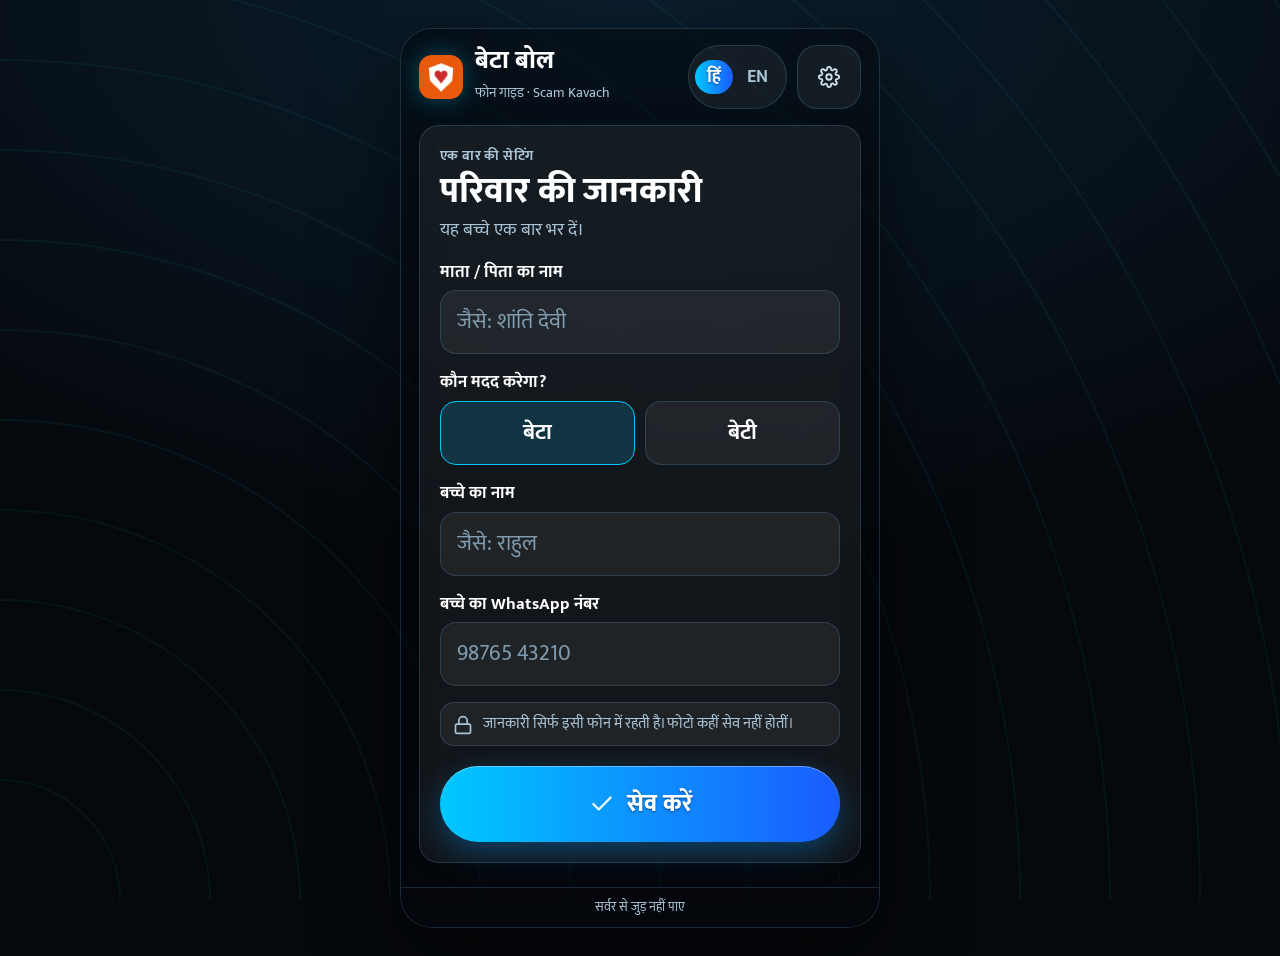
==== commit a43fee71: "feat: Hindi / English language switch across the whole app - हिं / EN switch top-right (next to sett" ====
--- a/static/index.html
+++ b/static/index.html
@@ -194,105 +194,110 @@
   <header class="topbar">
     <div class="brand">
       <img src="icon-192.png" alt="">
-      <div><b>बेटा बोल</b><span>फोन गाइड · Scam Kavach</span></div>
+      <div><b data-i18n="brand">बेटा बोल</b><span data-i18n="brandSub">फोन गाइड · Scam Kavach</span></div>
     </div>
-    <button class="icon-btn" id="settingsBtn" aria-label="परिवार की सेटिंग"><svg class="i"><use href="#i-gear"/></svg></button>
+    <div class="top-actions">
+      <button class="lang-btn" id="langBtn" data-i18n-aria="langAria" aria-label="भाषा बदलें: हिंदी या English">
+        <span data-lang="hi" class="on">हिं</span><span data-lang="en">EN</span>
+      </button>
+      <button class="icon-btn" id="settingsBtn" data-i18n-aria="settingsAria" aria-label="परिवार की सेटिंग"><svg class="i"><use href="#i-gear"/></svg></button>
+    </div>
   </header>
 
   <main>
     <!-- SETUP -->
     <section class="screen" id="setup">
       <div class="card">
-        <div class="eyebrow">एक बार की सेटिंग</div>
-        <h2 style="margin-top:4px">परिवार की जानकारी</h2>
-        <p class="sub">यह बच्चे एक बार भर दें।</p>
-        <label class="f" for="parentName">माता / पिता का नाम</label>
-        <input type="text" id="parentName" placeholder="जैसे: शांति देवी" autocomplete="off">
-        <label class="f">कौन मदद करेगा?</label>
+        <div class="eyebrow" data-i18n="setupEyebrow">एक बार की सेटिंग</div>
+        <h2 style="margin-top:4px" data-i18n="setupTitle">परिवार की जानकारी</h2>
+        <p class="sub" data-i18n="setupSub">यह बच्चे एक बार भर दें।</p>
+        <label class="f" for="parentName" data-i18n="parentLabel">माता / पिता का नाम</label>
+        <input type="text" id="parentName" data-i18n-ph="parentPh" placeholder="जैसे: शांति देवी" autocomplete="off">
+        <label class="f" data-i18n="whoHelps">कौन मदद करेगा?</label>
         <div class="seg">
-          <label><input type="radio" name="rel" value="बेटा" checked><span>बेटा</span></label>
-          <label><input type="radio" name="rel" value="बेटी"><span>बेटी</span></label>
+          <label><input type="radio" name="rel" value="बेटा" checked><span data-i18n="son">बेटा</span></label>
+          <label><input type="radio" name="rel" value="बेटी"><span data-i18n="daughter">बेटी</span></label>
         </div>
-        <label class="f" for="childName">बच्चे का नाम</label>
-        <input type="text" id="childName" placeholder="जैसे: राहुल" autocomplete="off">
-        <label class="f" for="childPhone">बच्चे का WhatsApp नंबर</label>
+        <label class="f" for="childName" data-i18n="childLabel">बच्चे का नाम</label>
+        <input type="text" id="childName" data-i18n-ph="childPh" placeholder="जैसे: राहुल" autocomplete="off">
+        <label class="f" for="childPhone" data-i18n="phoneLabel">बच्चे का WhatsApp नंबर</label>
         <input type="tel" id="childPhone" placeholder="98765 43210" inputmode="tel" autocomplete="off">
         <div class="note"><svg class="i" style="font-size:20px;margin-top:2px"><use href="#i-lock"/></svg>
-          <span>जानकारी सिर्फ इसी फोन में रहती है। फोटो कहीं सेव नहीं होतीं।</span></div>
-        <button class="btn primary xl" id="saveSetup" style="margin-top:20px"><svg class="i"><use href="#i-check"/></svg>सेव करें</button>
+          <span data-i18n="privacy">जानकारी सिर्फ इसी फोन में रहती है। फोटो कहीं सेव नहीं होतीं।</span></div>
+        <button class="btn primary xl" id="saveSetup" style="margin-top:20px"><svg class="i"><use href="#i-check"/></svg><span data-i18n="save">सेव करें</span></button>
       </div>
     </section>
 
     <!-- HOME -->
     <section class="screen" id="home">
       <div class="card hero">
-        <span class="chip safe"><span class="dot"></span>Scam Kavach चालू है</span>
+        <span class="chip safe"><span class="dot"></span><span data-i18n="safeChip">Scam Kavach चालू है</span></span>
         <div>
           <h2 id="hello">नमस्ते!</h2>
-          <p class="sub">आज फोन में क्या करना है?</p>
+          <p class="sub" data-i18n="todayQ">आज फोन में क्या करना है?</p>
         </div>
       </div>
 
-      <div class="section-title">एक काम चुनिए</div>
+      <div class="section-title" data-i18n="pickTask">एक काम चुनिए</div>
       <div class="tiles">
-        <button class="tile" data-goal="बेटे को WhatsApp पर फोटो भेजनी है">
+        <button class="tile" data-goal="" data-goal-key="photo">
           <span class="ic green"><svg class="i"><use href="#i-image"/></svg></span>
-          <b>फोटो भेजनी है</b><small data-sub="WhatsApp पर {c} को">WhatsApp पर बेटे को</small>
+          <b data-i18n="photoT">फोटो भेजनी है</b><small data-sub="photoS"></small>
         </button>
-        <button class="tile" data-goal="बेटे को वीडियो कॉल करना है">
+        <button class="tile" data-goal="" data-goal-key="video">
           <span class="ic blue"><svg class="i"><use href="#i-video"/></svg></span>
-          <b>वीडियो कॉल</b><small data-sub="{c} से बात करनी है">बेटे से बात करनी है</small>
+          <b data-i18n="videoT">वीडियो कॉल</b><small data-sub="videoS"></small>
         </button>
-        <button class="tile" data-goal="UPI से पैसे भेजने हैं">
+        <button class="tile" data-goal="" data-goal-key="upi">
           <span class="ic purple"><svg class="i"><use href="#i-rupee"/></svg></span>
-          <b>पैसे भेजने हैं</b><small>UPI से, सुरक्षित तरीके से</small>
+          <b data-i18n="upiT">पैसे भेजने हैं</b><small data-i18n="upiS">UPI से, सुरक्षित तरीके से</small>
         </button>
-        <button class="tile" data-goal="फोन में कुछ अजीब आया है, देखना है कि सुरक्षित है या नहीं">
+        <button class="tile" data-goal="" data-goal-key="check">
           <span class="ic red"><svg class="i"><use href="#i-shield-alert"/></svg></span>
-          <b>कुछ अजीब आया है</b><small>धोखा तो नहीं? जाँचिए</small>
+          <b data-i18n="checkT">कुछ अजीब आया है</b><small data-i18n="checkS">धोखा तो नहीं? जाँचिए</small>
         </button>
       </div>
 
-      <div class="or">या</div>
-      <button class="btn mic xl" id="micBtn"><svg class="i"><use href="#i-mic"/></svg>बोलकर बताइए</button>
+      <div class="or" data-i18n="or">या</div>
+      <button class="btn mic xl" id="micBtn"><svg class="i"><use href="#i-mic"/></svg><span data-i18n="mic">बोलकर बताइए</span></button>
       <p class="hint" id="micHint"></p>
     </section>
 
     <!-- GUIDE -->
     <section class="screen" id="guide">
       <div class="guide-top">
-        <button class="back" id="homeBtn" aria-label="वापस"><svg class="i"><use href="#i-back"/></svg></button>
-        <div class="goal"><div class="eyebrow">आपका काम</div><div id="goalText"></div></div>
+        <button class="back" id="homeBtn" data-i18n-aria="backAria" aria-label="वापस"><svg class="i"><use href="#i-back"/></svg></button>
+        <div class="goal"><div class="eyebrow" data-i18n="yourTask">आपका काम</div><div id="goalText"></div></div>
         <span class="stepnum" id="stepNum">कदम 1</span>
       </div>
 
       <div class="caution" id="caution"><svg class="i"><use href="#i-shield-alert"/></svg><span id="cautionText"></span></div>
 
       <div class="stage">
-        <div class="placeholder" id="placeholder"><svg class="i"><use href="#i-camera"/></svg>आपकी स्क्रीन की फोटो यहाँ दिखेगी</div>
-        <canvas id="view" aria-label="आपकी स्क्रीन की फोटो, लाल घेरा जहाँ दबाना है"></canvas>
-        <div class="loader" id="loader"><div class="spinner"></div>देख रहे हैं…</div>
+        <div class="placeholder" id="placeholder"><svg class="i"><use href="#i-camera"/></svg><span data-i18n="placeholder">आपकी स्क्रीन की फोटो यहाँ दिखेगी</span></div>
+        <canvas id="view" data-i18n-aria="canvasAria" aria-label="आपकी स्क्रीन की फोटो, लाल घेरा जहाँ दबाना है"></canvas>
+        <div class="loader" id="loader"><div class="spinner"></div><span id="loaderText">देख रहे हैं…</span></div>
       </div>
 
       <div class="step empty" id="stepCard">
-        <div class="eyebrow">अगला कदम</div>
+        <div class="eyebrow" data-i18n="nextStep">अगला कदम</div>
         <div id="stepText">अपने फोन की स्क्रीन की फोटो (स्क्रीनशॉट) भेजिए। हम बताएँगे कहाँ दबाना है।</div>
       </div>
 
       <div id="bb-orb"></div>
 
       <div class="stack">
-        <button class="btn primary xl" id="shotBtn"><svg class="i"><use href="#i-camera"/></svg>स्क्रीन की फोटो भेजिए</button>
+        <button class="btn primary xl" id="shotBtn"><svg class="i"><use href="#i-camera"/></svg><span data-i18n="sendShot">स्क्रीन की फोटो भेजिए</span></button>
         <input type="file" id="shotInput" accept="image/*" class="sr">
         <div class="row">
-          <button class="btn secondary" id="repeatBtn"><svg class="i"><use href="#i-volume"/></svg>फिर सुनिए</button>
-          <button class="btn secondary" id="confusedBtn"><svg class="i"><use href="#i-help"/></svg>समझ नहीं आया</button>
+          <button class="btn secondary" id="repeatBtn"><svg class="i"><use href="#i-volume"/></svg><span data-i18n="repeat">फिर सुनिए</span></button>
+          <button class="btn secondary" id="confusedBtn"><svg class="i"><use href="#i-help"/></svg><span data-i18n="confused">समझ नहीं आया</span></button>
         </div>
         <button class="btn wa" id="askChild"><svg class="i"><use href="#i-chat"/></svg><span id="askChildText">बेटे से पूछिए</span></button>
       </div>
 
       <details class="demo">
-        <summary>डेमो स्क्रीनशॉट · काल्पनिक, सिर्फ प्रस्तुति के लिए</summary>
+        <summary data-i18n="demoSummary">डेमो स्क्रीनशॉट · काल्पनिक, सिर्फ प्रस्तुति के लिए</summary>
         <div class="demo-grid" id="demoGrid"></div>
       </details>
     </section>
@@ -303,26 +308,26 @@
         <div class="badge"><div class="inner"><svg class="i"><use href="#i-check"/></svg></div></div>
         <h2 id="doneTitle">शाबाश!</h2>
         <p id="doneText">काम हो गया।</p>
-        <button class="btn primary xl" id="againBtn"><svg class="i"><use href="#i-home"/></svg>नया काम</button>
+        <button class="btn primary xl" id="againBtn"><svg class="i"><use href="#i-home"/></svg><span data-i18n="again">नया काम</span></button>
       </div>
     </section>
   </main>
 
-  <footer class="status" id="status">Scam Kavach चालू · लोड हो रहा है…</footer>
+  <footer class="status" id="status">Scam Kavach · …</footer>
 </div>
 
 <!-- SCAM KAVACH -->
 <div id="scam" role="alertdialog" aria-live="assertive" aria-labelledby="scamTitle">
   <div class="inner">
     <div class="siren"><svg class="i"><use href="#i-hand"/></svg></div>
-    <h2 id="scamTitle">रुकिए!</h2>
+    <h2 id="scamTitle" data-i18n="scamTitle">रुकिए!</h2>
     <div class="warn" id="scamWarn"></div>
     <div class="reason" id="scamReason"></div>
     <div class="stack">
       <button class="btn light xl" id="scamAlert"><svg class="i"><use href="#i-chat"/></svg><span id="scamAlertText">बेटे को बताइए</span></button>
       <div class="row">
-        <button class="btn outline" id="scamRepeat"><svg class="i"><use href="#i-volume"/></svg>फिर सुनिए</button>
-        <button class="btn outline" id="scamClose"><svg class="i"><use href="#i-back"/></svg>वापस जाएँ</button>
+        <button class="btn outline" id="scamRepeat"><svg class="i"><use href="#i-volume"/></svg><span data-i18n="repeat">फिर सुनिए</span></button>
+        <button class="btn outline" id="scamClose"><svg class="i"><use href="#i-back"/></svg><span data-i18n="goBack">वापस जाएँ</span></button>
       </div>
     </div>
     <div class="tag"><svg class="i"><use href="#i-shield"/></svg><span id="scamTag"></span></div>
@@ -332,21 +337,101 @@
 <script>
 (() => {
   const $ = (id) => document.getElementById(id);
-  const SKILL_LABELS = {
-    "upi-collect-trap": "UPI कलेक्ट रिक्वेस्ट धोखा",
-    "kyc-sms-trap": "नकली KYC / खाता बंद मैसेज",
-    "remote-app-trap": "रिमोट ऐप (AnyDesk/TeamViewer) धोखा",
-    "digital-arrest-trap": "नकली पुलिस/CBI 'डिजिटल अरेस्ट' कॉल",
-    "otp-share-trap": "स्क्रीन पर OTP",
-  };
-  const DEMOS = [
-    ["whatsapp-home.svg", "1 · होम स्क्रीन"],
-    ["whatsapp-chats.svg", "2 · चैट लिस्ट"],
-    ["whatsapp-chat.svg", "3 · राहुल की चैट"],
-    ["whatsapp-attach.svg", "4 · अटैच मेन्यू"],
-    ["demopay-collect-scam.svg", "DemoPay कलेक्ट", true],
-    ["kyc-sms-scam.svg", "KYC मैसेज", true],
-    ["otp-sms.svg", "OTP मैसेज"],
+
+  // ---------- strings (Hindi / English) ----------
+  const STR = {
+    hi: {
+      brand: "बेटा बोल", brandSub: "फोन गाइड · Scam Kavach",
+      langAria: "भाषा बदलें: हिंदी या English", settingsAria: "परिवार की सेटिंग",
+      setupEyebrow: "एक बार की सेटिंग", setupTitle: "परिवार की जानकारी", setupSub: "यह बच्चे एक बार भर दें।",
+      parentLabel: "माता / पिता का नाम", parentPh: "जैसे: शांति देवी", whoHelps: "कौन मदद करेगा?",
+      son: "बेटा", daughter: "बेटी", childLabel: "बच्चे का नाम", childPh: "जैसे: राहुल",
+      phoneLabel: "बच्चे का WhatsApp नंबर", privacy: "जानकारी सिर्फ इसी फोन में रहती है। फोटो कहीं सेव नहीं होतीं।",
+      save: "सेव करें", safeChip: "Scam Kavach चालू है",
+      hello: "नमस्ते 🙏", helloName: "नमस्ते, {n} जी 🙏", todayQ: "आज फोन में क्या करना है?", pickTask: "एक काम चुनिए",
+      photoT: "फोटो भेजनी है", photoS: "WhatsApp पर {c} को", videoT: "वीडियो कॉल", videoS: "{c} से बात करनी है",
+      upiT: "पैसे भेजने हैं", upiS: "UPI से, सुरक्षित तरीके से", checkT: "कुछ अजीब आया है", checkS: "धोखा तो नहीं? जाँचिए",
+      goal_photo: "{c} को WhatsApp पर फोटो भेजनी है", goal_video: "{c} को वीडियो कॉल करना है",
+      goal_upi: "UPI से पैसे भेजने हैं", goal_check: "फोन में कुछ अजीब आया है, देखना है कि सुरक्षित है या नहीं",
+      childObjSon: "बेटे", childObjDaughter: "बेटी",
+      or: "या", mic: "बोलकर बताइए",
+      micUnsupported: "इस ब्राउज़र में बोलकर बताने की सुविधा नहीं है। ऊपर से चुनिए।",
+      micListening: "सुन रहे हैं… बोलिए", micHeard: "आपने कहा: \"{t}\"", micError: "आवाज़ साफ़ नहीं आई, फिर से बोलिए या ऊपर से चुनिए।",
+      backAria: "वापस", yourTask: "आपका काम", stepN: "कदम {n}",
+      placeholder: "आपकी स्क्रीन की फोटो यहाँ दिखेगी", canvasAria: "आपकी स्क्रीन की फोटो, लाल घेरा जहाँ दबाना है",
+      loader1: "देख रहे हैं…", loader2: "ध्यान से पढ़ रहे हैं… {s} सेकंड", loader3: "बस थोड़ा और… {s} सेकंड",
+      nextStep: "अगला कदम", stepIntro: "अपने फोन की स्क्रीन की फोटो (स्क्रीनशॉट) भेजिए। हम बताएँगे कहाँ दबाना है।",
+      sendShot: "स्क्रीन की फोटो भेजिए", repeat: "फिर सुनिए", confused: "समझ नहीं आया",
+      askChild: "{c} से पूछिए", tellChild: "{c} को अभी बताइए",
+      demoSummary: "डेमो स्क्रीनशॉट · काल्पनिक, सिर्फ प्रस्तुति के लिए",
+      demos: ["1 · होम स्क्रीन", "2 · चैट लिस्ट", "3 · राहुल की चैट", "4 · अटैच मेन्यू", "DemoPay कलेक्ट", "KYC मैसेज", "OTP मैसेज"],
+      done: "शाबाश!", doneName: "शाबाश, {n} जी!", doneText: "\"{g}\" — हो गया!", again: "नया काम",
+      scamTitle: "रुकिए!", goBack: "वापस जाएँ",
+      srcBoth: "Gemma 4 + नियम दोनों ने पकड़ा", srcGemma: "Gemma 4 ने पकड़ा", srcRules: "नियमों ने पकड़ा",
+      sayStart: "ठीक है। अब अपने फोन की स्क्रीन की फोटो भेजिए।",
+      errorRetry: "थोड़ी दिक्कत आ गई। कृपया फिर से फोटो भेजिए।",
+      slowAgain: "धीरे से फिर सुनिए। ", sendFirst: "पहले स्क्रीन की फोटो भेजिए।",
+      noProblem: "कोई बात नहीं। नीचे हरा बटन दबाकर {c} से पूछ लीजिए।",
+      stopped: "बहुत अच्छा किया जो रुक गए।", stoppedStep: "बहुत अच्छा किया जो रुक गए। वापस जाकर सही स्क्रीन की फोटो भेजिए।",
+      cheerSon: "शाबाश! आपने खुद कर लिया। आपका बेटा बहुत खुश होगा।", cheerDaughter: "शाबाश! आपने खुद कर लिया। आपकी बेटी बहुत खुश होगी।",
+      parentFallback: "मम्मी/पापा", startedJustNow: "(अभी शुरू किया)",
+      waHelp: "🙏 {p} को फोन पर मदद चाहिए\nकाम: {g}\nइस कदम पर अटके हैं: {s}\nकृपया एक बार फोन कर लीजिए।\n— बेटा बोल",
+      waAlert: "⚠️ बेटा बोल अलर्ट!\n{p} के फोन पर धोखे जैसी स्क्रीन दिखी: {k}.\nउन्हें रोक दिया गया है। कृपया अभी फोन कीजिए।\n(वे यह कर रहे थे: {g})",
+      voiceChild: "{c} की आवाज़", voiceBrowser: "ब्राउज़र आवाज़", serverDown: "सर्वर से जुड़ नहीं पाए",
+      skills: {
+        "upi-collect-trap": "UPI कलेक्ट रिक्वेस्ट धोखा", "kyc-sms-trap": "नकली KYC / खाता बंद मैसेज",
+        "remote-app-trap": "रिमोट ऐप (AnyDesk/TeamViewer) धोखा", "digital-arrest-trap": "नकली पुलिस/CBI 'डिजिटल अरेस्ट' कॉल",
+        "otp-share-trap": "स्क्रीन पर OTP", "fake-caller-trap": "OTP/PIN माँगने वाला नकली कॉलर", "lottery-prize-trap": "नकली लॉटरी / इनाम",
+      },
+    },
+    en: {
+      brand: "Beta Bol", brandSub: "Phone guide · Scam Kavach",
+      langAria: "Change language: Hindi or English", settingsAria: "Family settings",
+      setupEyebrow: "One-time setup", setupTitle: "Family details", setupSub: "Ask your child to fill this in once.",
+      parentLabel: "Parent's name", parentPh: "e.g. Shanti Devi", whoHelps: "Who will help?",
+      son: "Son", daughter: "Daughter", childLabel: "Child's name", childPh: "e.g. Rahul",
+      phoneLabel: "Child's WhatsApp number", privacy: "This stays only on this phone. Screenshots are never saved.",
+      save: "Save", safeChip: "Scam Kavach is on",
+      hello: "Namaste 🙏", helloName: "Namaste, {n} ji 🙏", todayQ: "What would you like to do on your phone today?", pickTask: "Choose a task",
+      photoT: "Send a photo", photoS: "to your {c} on WhatsApp", videoT: "Video call", videoS: "talk to your {c}",
+      upiT: "Send money", upiS: "safely, with UPI", checkT: "Something looks odd", checkS: "Is it a scam? Check it",
+      goal_photo: "Send a photo to my {c} on WhatsApp", goal_video: "Video call my {c}",
+      goal_upi: "Send money with UPI", goal_check: "Something odd appeared on my phone; check if it is safe",
+      childObjSon: "son", childObjDaughter: "daughter",
+      or: "or", mic: "Say it aloud",
+      micUnsupported: "Voice input isn't available in this browser. Please choose a task above.",
+      micListening: "Listening… please speak", micHeard: "You said: \"{t}\"", micError: "I couldn't hear clearly. Please speak again or choose above.",
+      backAria: "Back", yourTask: "Your task", stepN: "Step {n}",
+      placeholder: "Your screenshot will appear here", canvasAria: "Your screenshot, with a red ring where to tap",
+      loader1: "Looking…", loader2: "Reading carefully… {s} sec", loader3: "Almost there… {s} sec",
+      nextStep: "Next step", stepIntro: "Send a screenshot of your phone screen. We'll show you where to tap.",
+      sendShot: "Send a screenshot", repeat: "Hear again", confused: "I didn't understand",
+      askChild: "Ask {c}", tellChild: "Tell {c} now",
+      demoSummary: "Demo screenshots · fictional, for presentation only",
+      demos: ["1 · Home screen", "2 · Chat list", "3 · Rahul's chat", "4 · Attach menu", "DemoPay collect", "KYC message", "OTP message"],
+      done: "Well done!", doneName: "Well done, {n} ji!", doneText: "\"{g}\" — done!", again: "New task",
+      scamTitle: "Stop!", goBack: "Go back",
+      srcBoth: "caught by Gemma 4 + rules", srcGemma: "caught by Gemma 4", srcRules: "caught by rules",
+      sayStart: "Okay. Now send a screenshot of your phone screen.",
+      errorRetry: "Something went wrong. Please send the screenshot again.",
+      slowAgain: "Listen again, slowly. ", sendFirst: "First, send a screenshot of your screen.",
+      noProblem: "No problem. Tap the green button below to ask your {c}.",
+      stopped: "Well done for stopping.", stoppedStep: "Well done for stopping. Go back and send a screenshot of the right screen.",
+      cheerSon: "Well done! You did it yourself. Your son will be so happy.", cheerDaughter: "Well done! You did it yourself. Your daughter will be so happy.",
+      parentFallback: "Mum/Dad", startedJustNow: "(just started)",
+      waHelp: "🙏 {p} needs help with the phone\nTask: {g}\nStuck on this step: {s}\nPlease give them a call.\n— Beta Bol",
+      waAlert: "⚠️ Beta Bol alert!\nA scam-like screen appeared on {p}'s phone: {k}.\nThey have been stopped. Please call them now.\n(They were trying to: {g})",
+      voiceChild: "{c}'s voice", voiceBrowser: "Browser voice", serverDown: "Could not reach the server",
+      skills: {
+        "upi-collect-trap": "UPI collect-request scam", "kyc-sms-trap": "Fake KYC / account-blocked message",
+        "remote-app-trap": "Remote-access app (AnyDesk/TeamViewer) scam", "digital-arrest-trap": "Fake police/CBI 'digital arrest' call",
+        "otp-share-trap": "OTP on screen", "fake-caller-trap": "Fake caller asking for OTP/PIN", "lottery-prize-trap": "Fake lottery / prize",
+      },
+    },
+  };
+  const DEMO_FILES = [
+    ["whatsapp-home.svg"], ["whatsapp-chats.svg"], ["whatsapp-chat.svg"], ["whatsapp-attach.svg"],
+    ["demopay-collect-scam.svg", true], ["kyc-sms-scam.svg", true], ["otp-sms.svg"],
   ];
 
   // ---------- settings (per-viewer, this phone only) ----------
@@ -355,9 +440,20 @@
     set(v) { try { localStorage.setItem("betabol", JSON.stringify(v)); } catch {} },
   };
   let settings = store.get() || { parentName: "", childName: "", childPhone: "", rel: "बेटा" };
-  const childWord = () => settings.rel || "बेटा";          // बेटा / बेटी
-  const childObj = () => (settings.rel === "बेटी" ? "बेटी" : "बेटे"); // बेटे को / बेटी को
-  const childLabel = () => settings.childName ? `${childObj()} (${settings.childName})` : childObj();
+  if (!settings.lang) settings.lang = "hi";
+  const L = () => (settings.lang === "en" ? "en" : "hi");
+  const t = (key, vars = {}) => {
+    const s = STR[L()][key] ?? STR.hi[key] ?? key;
+    return typeof s === "string" ? s.replace(/\{(\w)\}/g, (_, k) => vars[k] ?? "") : s;
+  };
+  const isDaughter = () => settings.rel === "बेटी";
+  const childWord = () => settings.rel || "बेटा";
+  const childObj = () => t(isDaughter() ? "childObjDaughter" : "childObjSon"); // बेटे/बेटी · son/daughter
+  const childLabel = () => {
+    if (L() === "en") return settings.childName || `your ${childObj()}`;
+    return settings.childName ? `${childObj()} (${settings.childName})` : childObj();
+  };
+  const voiceLang = () => (L() === "en" ? "en-IN" : "hi-IN");
 
   // ---------- state ----------
   const S = { goal: "", history: [], confused: 0, reply: null, img: null, target: null, busy: false };
@@ -367,15 +463,34 @@
     window.scrollTo(0, 0);
   }
 
+  function applyLanguage() {
+    document.documentElement.lang = L();
+    document.title = t("brand");
+    document.querySelectorAll("[data-i18n]").forEach((el) => (el.textContent = t(el.dataset.i18n)));
+    document.querySelectorAll("[data-i18n-ph]").forEach((el) => (el.placeholder = t(el.dataset.i18nPh)));
+    document.querySelectorAll("[data-i18n-aria]").forEach((el) => el.setAttribute("aria-label", t(el.dataset.i18nAria)));
+    document.querySelectorAll("#langBtn [data-lang]").forEach((s) => s.classList.toggle("on", s.dataset.lang === L()));
+    document.querySelectorAll("#demoGrid button").forEach((b, i) => (b.textContent = t("demos")[i]));
+    refreshLabels();
+    $("stepNum").textContent = t("stepN", { n: S.history.length + 1 });
+    if ($("stepCard").classList.contains("empty")) $("stepText").textContent = t("stepIntro");
+    renderStatus();
+  }
+
   function refreshLabels() {
-    $("hello").textContent = settings.parentName ? `नमस्ते, ${settings.parentName} जी 🙏` : "नमस्ते 🙏";
-    document.querySelectorAll("[data-goal]").forEach((b) => {
-      b.dataset.goal = b.dataset.goal.replace(/^(बेटे|बेटी) को/, `${childObj()} को`);
-    });
-    document.querySelectorAll("[data-sub]").forEach((s) => (s.textContent = s.dataset.sub.replace("{c}", childObj())));
-    $("askChildText").textContent = `${childLabel()} से पूछिए`;
-    $("scamAlertText").textContent = `${childLabel()} को अभी बताइए`;
-  }
+    $("hello").textContent = settings.parentName ? t("helloName", { n: settings.parentName }) : t("hello");
+    document.querySelectorAll("[data-goal-key]").forEach((b) => (b.dataset.goal = t("goal_" + b.dataset.goalKey, { c: childObj() })));
+    document.querySelectorAll("[data-sub]").forEach((s) => (s.textContent = t(s.dataset.sub, { c: childObj() })));
+    $("askChildText").textContent = t("askChild", { c: childLabel() });
+    $("scamAlertText").textContent = t("tellChild", { c: childLabel() });
+  }
+
+  $("langBtn").onclick = () => {
+    settings.lang = L() === "hi" ? "en" : "hi";
+    store.set(settings);
+    stopVoice();
+    applyLanguage();
+  };
 
   // ---------- setup ----------
   function openSetup() {
@@ -392,6 +507,7 @@
       childName: $("childName").value.trim(),
       childPhone: $("childPhone").value.replace(/\D/g, ""),
       rel: document.querySelector('input[name=rel]:checked').value,
+      lang: L(),
     };
     store.set(settings);
     refreshLabels();
@@ -413,8 +529,11 @@
   function browserSpeak(text, rate = 0.9) {
     if (!("speechSynthesis" in window)) return;
     const u = new SpeechSynthesisUtterance(text);
-    u.lang = "hi-IN"; u.rate = rate;
-    const v = speechSynthesis.getVoices().find((v) => v.lang && v.lang.toLowerCase().startsWith("hi"));
+    u.lang = voiceLang(); u.rate = rate;
+    const prefix = L() === "en" ? "en" : "hi";
+    const voices = speechSynthesis.getVoices();
+    const v = voices.find((v) => v.lang && v.lang.toLowerCase() === voiceLang().toLowerCase())
+      || voices.find((v) => v.lang && v.lang.toLowerCase().startsWith(prefix));
     if (v) u.voice = v;
     speechSynthesis.speak(u);
   }
@@ -436,7 +555,7 @@
   if ("speechSynthesis" in window) speechSynthesis.getVoices();
 
   // ---------- goals ----------
-  function setStepNum() { $("stepNum").textContent = `कदम ${S.history.length + 1}`; }
+  function setStepNum() { $("stepNum").textContent = t("stepN", { n: S.history.length + 1 }); }
 
   function startGoal(goal) {
     S.goal = goal; S.history = []; S.confused = 0; S.reply = null; S.img = null; S.target = null;
@@ -445,21 +564,21 @@
     $("askChild").classList.remove("show");
     drawStage();
     setStepNum();
-    setStep("अपने फोन की स्क्रीन की फोटो (स्क्रीनशॉट) भेजिए। हम बताएँगे कहाँ दबाना है।", true);
+    setStep(t("stepIntro"), true);
     show("guide");
-    speak("ठीक है। अब अपने फोन की स्क्रीन की फोटो भेजिए।");
+    speak(t("sayStart"));
   }
   document.querySelectorAll("[data-goal]").forEach((b) => (b.onclick = () => startGoal(b.dataset.goal)));
 
   const SR = window.SpeechRecognition || window.webkitSpeechRecognition;
   $("micBtn").onclick = () => {
-    if (!SR) { $("micHint").textContent = "इस ब्राउज़र में बोलकर बताने की सुविधा नहीं है। ऊपर से चुनिए।"; return; }
+    if (!SR) { $("micHint").textContent = t("micUnsupported"); return; }
     const rec = new SR();
-    rec.lang = "hi-IN"; rec.interimResults = false; rec.maxAlternatives = 1;
-    $("micHint").textContent = "सुन रहे हैं… बोलिए";
+    rec.lang = voiceLang(); rec.interimResults = false; rec.maxAlternatives = 1;
+    $("micHint").textContent = t("micListening");
     $("micBtn").classList.add("listening");
-    rec.onresult = (e) => { const t = e.results[0][0].transcript; $("micHint").textContent = `आपने कहा: "${t}"`; startGoal(t); };
-    rec.onerror = () => { $("micHint").textContent = "आवाज़ साफ़ नहीं आई, फिर से बोलिए या ऊपर से चुनिए।"; };
+    rec.onresult = (e) => { const txt = e.results[0][0].transcript; $("micHint").textContent = t("micHeard", { t: txt }); startGoal(txt); };
+    rec.onerror = () => { $("micHint").textContent = t("micError"); };
     rec.onend = () => $("micBtn").classList.remove("listening");
     rec.start();
   };
@@ -484,9 +603,9 @@
     e.target.value = "";
     if (f) await handleShot(URL.createObjectURL(f), f.name);
   };
-  DEMOS.forEach(([file, label, scam]) => {
+  DEMO_FILES.forEach(([file, scam], i) => {
     const b = document.createElement("button");
-    b.textContent = label;
+    b.textContent = t("demos")[i];
     if (scam) b.className = "scam";
     b.onclick = () => handleShot(`demo/${file}`, file);
     $("demoGrid").appendChild(b);
@@ -497,6 +616,13 @@
     S.busy = true;
     stopVoice();
     $("loader").classList.add("show");
+    // Gemma 4 reads the screen carefully (often 20-40s): keep the elder informed while waiting.
+    const t0 = Date.now();
+    $("loaderText").textContent = t("loader1");
+    const tick = setInterval(() => {
+      const s = Math.round((Date.now() - t0) / 1000);
+      $("loaderText").textContent = s < 8 ? t("loader1") : s < 25 ? t("loader2", { s }) : t("loader3", { s });
+    }, 1000);
     $("caution").classList.remove("show");
     try {
       const img = await loadImage(src);
@@ -506,6 +632,7 @@
       const fd = new FormData();
       fd.append("image", blob, name || "screen.jpg");
       fd.append("goal", S.goal);
+      fd.append("lang", L());
       fd.append("history", JSON.stringify(S.history));
       fd.append("person", JSON.stringify({ parent_name: settings.parentName, child_name: settings.childName }));
       const r = await fetch("api/guide", { method: "POST", body: fd });
@@ -513,9 +640,10 @@
       handleReply(await r.json());
     } catch (err) {
       console.error(err);
-      setStep("थोड़ी दिक्कत आ गई। कृपया फिर से फोटो भेजिए।", false);
-      speak("थोड़ी दिक्कत आ गई। कृपया फिर से फोटो भेजिए।");
+      setStep(t("errorRetry"), false);
+      speak(t("errorRetry"));
     } finally {
+      clearInterval(tick);
       $("loader").classList.remove("show");
       S.busy = false;
     }
@@ -540,7 +668,7 @@
 
     setStepNum();
     setStep(rep.step_hi, false);
-    if (rep.step_hi) S.history.push(rep.step_hi);
+    if (rep.step_hi && rep.mode !== "error") S.history.push(rep.step_hi); // don't record "please resend" as a step
     S.confused = 0;
     $("askChild").classList.toggle("show", (rep.confidence ?? 1) < 0.5);
     speak(spoken);
@@ -557,36 +685,34 @@
     const step = S.reply ? S.reply.step_hi : "";
     if (S.confused >= 2) {
       $("askChild").classList.add("show");
-      speak(`कोई बात नहीं। नीचे हरा बटन दबाकर ${childObj()} से पूछ लीजिए।`);
+      speak(t("noProblem", { c: childObj() }));
     } else {
-      speak(step ? "धीरे से फिर सुनिए। " + step : "पहले स्क्रीन की फोटो भेजिए।", { slow: true });
+      speak(step ? t("slowAgain") + step : t("sendFirst"), { slow: true });
     }
   };
   $("askChild").onclick = () => {
-    const step = S.reply ? S.reply.step_hi : "(अभी शुरू किया)";
-    const msg = `🙏 ${settings.parentName || "मम्मी/पापा"} को फोन पर मदद चाहिए\n` +
-      `काम: ${S.goal}\nइस कदम पर अटके हैं: ${step}\nकृपया एक बार फोन कर लीजिए।\n— बेटा बोल`;
-    window.open(waLink(msg), "_blank");
+    const step = S.reply ? S.reply.step_hi : t("startedJustNow");
+    window.open(waLink(t("waHelp", { p: settings.parentName || t("parentFallback"), g: S.goal, s: step })), "_blank");
   };
   $("homeBtn").onclick = () => { stopVoice(); show("home"); };
   $("againBtn").onclick = () => { stopVoice(); show("home"); };
 
   function celebrate() {
-    $("doneTitle").textContent = settings.parentName ? `शाबाश, ${settings.parentName} जी!` : "शाबाश!";
-    $("doneText").textContent = `"${S.goal}" — हो गया!`;
+    $("doneTitle").textContent = settings.parentName ? t("doneName", { n: settings.parentName }) : t("done");
+    $("doneText").textContent = t("doneText", { g: S.goal });
     show("done");
     navigator.vibrate && navigator.vibrate([100, 60, 100]);
-    speak(childWord() === "बेटी" ? "शाबाश! आपने खुद कर लिया। आपकी बेटी बहुत खुश होगी।"
-                                 : "शाबाश! आपने खुद कर लिया। आपका बेटा बहुत खुश होगा।");
+    speak(t(isDaughter() ? "cheerDaughter" : "cheerSon"));
   }
 
   // ---------- scam kavach ----------
+  function skillLabel(name) { return t("skills")[name] || name; }
   function showScam(rep) {
     const scam = rep.scam;
     $("scamWarn").textContent = scam.warning_hi;
     $("scamReason").textContent = scam.reason_hi || "";
-    const src = { "gemma+rules": "Gemma 4 + नियम दोनों ने पकड़ा", gemma: "Gemma 4 ने पकड़ा", rules: "नियमों ने पकड़ा" }[scam.source] || "";
-    $("scamTag").textContent = `Scam Kavach · ${SKILL_LABELS[scam.skill] || scam.skill} · ${src}`;
+    const src = { "gemma+rules": t("srcBoth"), gemma: t("srcGemma"), rules: t("srcRules") }[scam.source] || "";
+    $("scamTag").textContent = `Scam Kavach · ${skillLabel(scam.skill)} · ${src}`;
     $("scam").classList.add("show");
     navigator.vibrate && navigator.vibrate([500, 200, 500, 200, 500]);
     speak(scam.warning_hi);
@@ -594,16 +720,14 @@
   $("scamRepeat").onclick = () => S.reply && speak(S.reply.scam.warning_hi);
   $("scamAlert").onclick = () => {
     const scam = S.reply.scam;
-    const msg = `⚠️ बेटा बोल अलर्ट!\n${settings.parentName || "मम्मी/पापा"} के फोन पर धोखे जैसी स्क्रीन दिखी: ${SKILL_LABELS[scam.skill] || scam.skill}.\n` +
-      `उन्हें रोक दिया गया है। कृपया अभी फोन कीजिए।\n(वे यह कर रहे थे: ${S.goal})`;
-    window.open(waLink(msg), "_blank");
+    window.open(waLink(t("waAlert", { p: settings.parentName || t("parentFallback"), k: skillLabel(scam.skill), g: S.goal })), "_blank");
   };
   $("scamClose").onclick = () => {
     stopVoice();
     $("scam").classList.remove("show");
     S.target = null; drawStage();
-    setStep("बहुत अच्छा किया जो रुक गए। वापस जाकर सही स्क्रीन की फोटो भेजिए।", false);
-    speak("बहुत अच्छा किया जो रुक गए।");
+    setStep(t("stoppedStep"), false);
+    speak(t("stopped"));
   };
 
   // ---------- canvas + pulsing red ring ----------
@@ -644,18 +768,22 @@
   window.addEventListener("resize", () => S.img && drawStage());
 
   // ---------- status bar ----------
-  fetch("api/health").then((r) => r.json()).then((h) => {
-    const voice = h.voice === "elevenlabs" ? `${childWord()} की आवाज़` : "ब्राउज़र आवाज़";
+  let health = null;
+  function renderStatus() {
+    if (!health) return;
+    const voice = health.voice === "elevenlabs" ? t("voiceChild", { c: childLabel() }) : t("voiceBrowser");
     $("status").innerHTML =
-      `<span class="s"><svg class="i"><use href="#i-cpu"/></svg><b>Gemma 4</b> ${h.model}</span><span class="sep"></span>` +
-      `<span class="s"><svg class="i"><use href="#i-shield"/></svg>${h.skills} skills</span><span class="sep"></span>` +
+      `<span class="s"><svg class="i"><use href="#i-cpu"/></svg><b>Gemma 4</b> ${health.model}</span><span class="sep"></span>` +
+      `<span class="s"><svg class="i"><use href="#i-shield"/></svg>${health.skills} skills</span><span class="sep"></span>` +
       `<span class="s"><svg class="i"><use href="#i-volume"/></svg>${voice}</span>` +
-      (h.mode !== "gemma" ? '<span class="mock">MOCK</span>' : "");
-  }).catch(() => { $("status").textContent = "सर्वर से जुड़ नहीं पाए"; });
+      (health.mode !== "gemma" ? '<span class="mock">MOCK</span>' : "");
+  }
+  fetch("api/health").then((r) => r.json()).then((h) => { health = h; renderStatus(); })
+    .catch(() => { $("status").textContent = t("serverDown"); });
 
   if ("serviceWorker" in navigator) navigator.serviceWorker.register("sw.js").catch(() => {});
 
-  refreshLabels();
+  applyLanguage();
   if (settings.childPhone || settings.parentName) show("home"); else openSetup();
 })();
 </script>
--- a/static/theme.css
+++ b/static/theme.css
@@ -206,3 +206,13 @@
   #done.active::before, #done.active::after { display: none; }
   #scam.show .siren, #scam.show .warn { animation: none !important; }
 }
+
+/* ---------- language switch (top right, next to settings) ---------- */
+.top-actions { display: flex; align-items: center; gap: 10px; }
+.lang-btn {
+  display: flex; align-items: center; gap: 2px; min-height: 64px; min-width: 64px; padding: 6px; cursor: pointer;
+  border-radius: 999px; border: 1px solid var(--glass-line); background: var(--glass); color: var(--muted);
+}
+.lang-btn span { padding: 8px 12px; border-radius: 999px; font-size: 18px; font-weight: 700; line-height: 1; }
+.lang-btn span.on { background: var(--grad); color: #FFFFFF; text-shadow: 0 1px 2px rgba(2, 16, 40, 0.5); }
+.lang-btn:focus-visible { outline: 3px solid #00C8FF; outline-offset: 3px; }
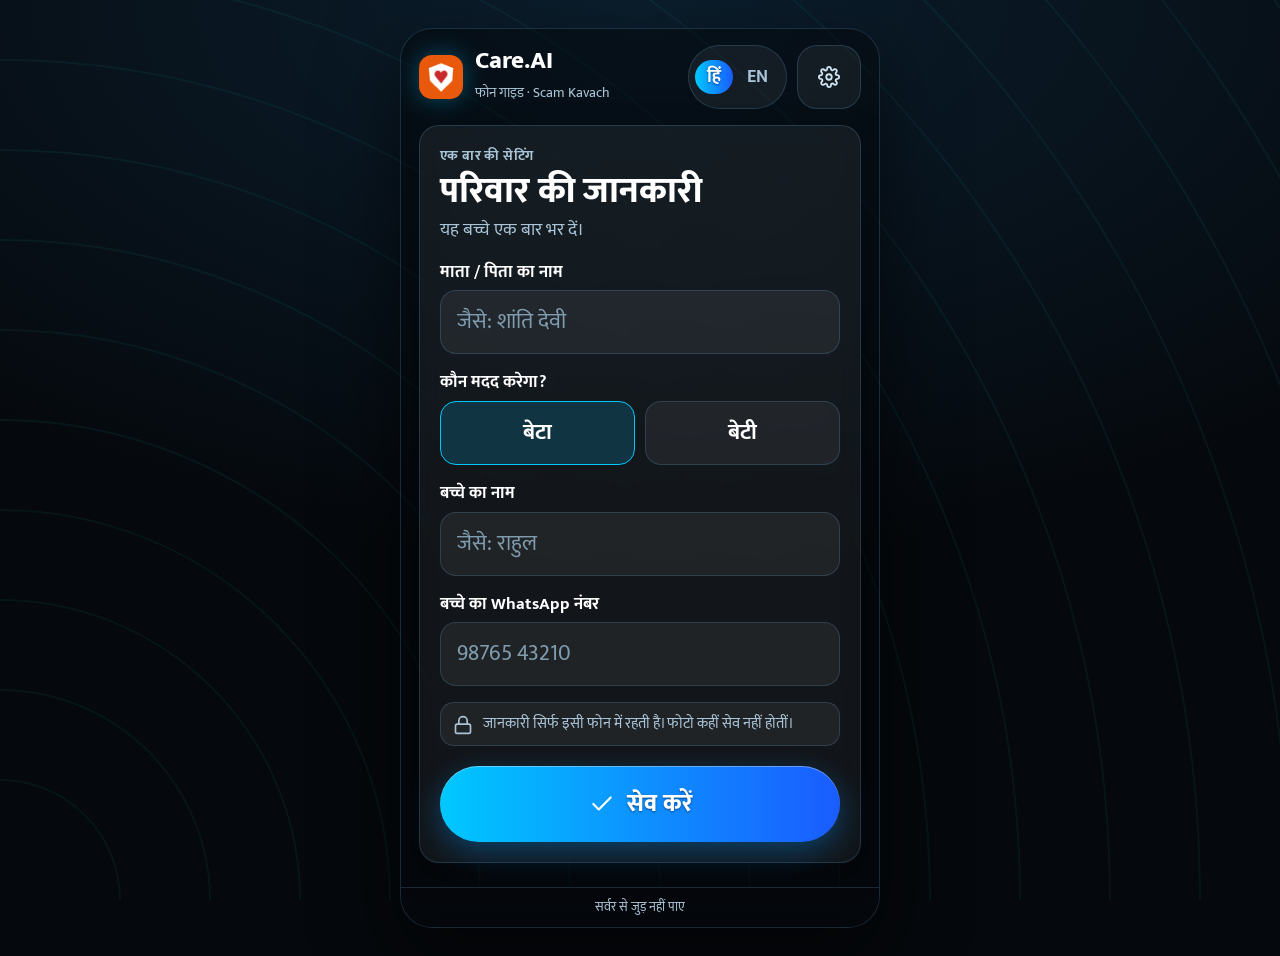
==== commit 59135723: "feat: rename the app UI from Beta Bol to Care.AI Header, page titles, PWA name, voice UI, WhatsApp m" ====
--- a/static/index.html
+++ b/static/index.html
@@ -3,8 +3,8 @@
 <head>
 <meta charset="utf-8">
 <meta name="viewport" content="width=device-width, initial-scale=1, viewport-fit=cover">
-<title>बेटा बोल</title>
-<meta name="description" content="बुज़ुर्गों के लिए फोन गाइड और Scam Kavach — उनके अपने बच्चे की आवाज़ में।">
+<title>Care.AI</title>
+<meta name="description" content="Care.AI — बुज़ुर्गों के लिए फोन गाइड और Scam Kavach — उनके अपने बच्चे की आवाज़ में।">
 <meta name="theme-color" content="#ea580c">
 <link rel="manifest" href="manifest.webmanifest">
 <link rel="icon" href="icon-192.png">
@@ -194,7 +194,7 @@
   <header class="topbar">
     <div class="brand">
       <img src="icon-192.png" alt="">
-      <div><b data-i18n="brand">बेटा बोल</b><span data-i18n="brandSub">फोन गाइड · Scam Kavach</span></div>
+      <div><b data-i18n="brand">Care.AI</b><span data-i18n="brandSub">फोन गाइड · Scam Kavach</span></div>
     </div>
     <div class="top-actions">
       <button class="lang-btn" id="langBtn" data-i18n-aria="langAria" aria-label="भाषा बदलें: हिंदी या English">
@@ -341,7 +341,7 @@
   // ---------- strings (Hindi / English) ----------
   const STR = {
     hi: {
-      brand: "बेटा बोल", brandSub: "फोन गाइड · Scam Kavach",
+      brand: "Care.AI", brandSub: "फोन गाइड · Scam Kavach",
       langAria: "भाषा बदलें: हिंदी या English", settingsAria: "परिवार की सेटिंग",
       setupEyebrow: "एक बार की सेटिंग", setupTitle: "परिवार की जानकारी", setupSub: "यह बच्चे एक बार भर दें।",
       parentLabel: "माता / पिता का नाम", parentPh: "जैसे: शांति देवी", whoHelps: "कौन मदद करेगा?",
@@ -375,8 +375,8 @@
       stopped: "बहुत अच्छा किया जो रुक गए।", stoppedStep: "बहुत अच्छा किया जो रुक गए। वापस जाकर सही स्क्रीन की फोटो भेजिए।",
       cheerSon: "शाबाश! आपने खुद कर लिया। आपका बेटा बहुत खुश होगा।", cheerDaughter: "शाबाश! आपने खुद कर लिया। आपकी बेटी बहुत खुश होगी।",
       parentFallback: "मम्मी/पापा", startedJustNow: "(अभी शुरू किया)",
-      waHelp: "🙏 {p} को फोन पर मदद चाहिए\nकाम: {g}\nइस कदम पर अटके हैं: {s}\nकृपया एक बार फोन कर लीजिए।\n— बेटा बोल",
-      waAlert: "⚠️ बेटा बोल अलर्ट!\n{p} के फोन पर धोखे जैसी स्क्रीन दिखी: {k}.\nउन्हें रोक दिया गया है। कृपया अभी फोन कीजिए।\n(वे यह कर रहे थे: {g})",
+      waHelp: "🙏 {p} को फोन पर मदद चाहिए\nकाम: {g}\nइस कदम पर अटके हैं: {s}\nकृपया एक बार फोन कर लीजिए।\n— Care.AI",
+      waAlert: "⚠️ Care.AI अलर्ट!\n{p} के फोन पर धोखे जैसी स्क्रीन दिखी: {k}.\nउन्हें रोक दिया गया है। कृपया अभी फोन कीजिए।\n(वे यह कर रहे थे: {g})",
       voiceChild: "{c} की आवाज़", voiceBrowser: "ब्राउज़र आवाज़", serverDown: "सर्वर से जुड़ नहीं पाए",
       skills: {
         "upi-collect-trap": "UPI कलेक्ट रिक्वेस्ट धोखा", "kyc-sms-trap": "नकली KYC / खाता बंद मैसेज",
@@ -385,7 +385,7 @@
       },
     },
     en: {
-      brand: "Beta Bol", brandSub: "Phone guide · Scam Kavach",
+      brand: "Care.AI", brandSub: "Phone guide · Scam Kavach",
       langAria: "Change language: Hindi or English", settingsAria: "Family settings",
       setupEyebrow: "One-time setup", setupTitle: "Family details", setupSub: "Ask your child to fill this in once.",
       parentLabel: "Parent's name", parentPh: "e.g. Shanti Devi", whoHelps: "Who will help?",
@@ -419,8 +419,8 @@
       stopped: "Well done for stopping.", stoppedStep: "Well done for stopping. Go back and send a screenshot of the right screen.",
       cheerSon: "Well done! You did it yourself. Your son will be so happy.", cheerDaughter: "Well done! You did it yourself. Your daughter will be so happy.",
       parentFallback: "Mum/Dad", startedJustNow: "(just started)",
-      waHelp: "🙏 {p} needs help with the phone\nTask: {g}\nStuck on this step: {s}\nPlease give them a call.\n— Beta Bol",
-      waAlert: "⚠️ Beta Bol alert!\nA scam-like screen appeared on {p}'s phone: {k}.\nThey have been stopped. Please call them now.\n(They were trying to: {g})",
+      waHelp: "🙏 {p} needs help with the phone\nTask: {g}\nStuck on this step: {s}\nPlease give them a call.\n— Care.AI",
+      waAlert: "⚠️ Care.AI alert!\nA scam-like screen appeared on {p}'s phone: {k}.\nThey have been stopped. Please call them now.\n(They were trying to: {g})",
       voiceChild: "{c}'s voice", voiceBrowser: "Browser voice", serverDown: "Could not reach the server",
       skills: {
         "upi-collect-trap": "UPI collect-request scam", "kyc-sms-trap": "Fake KYC / account-blocked message",
